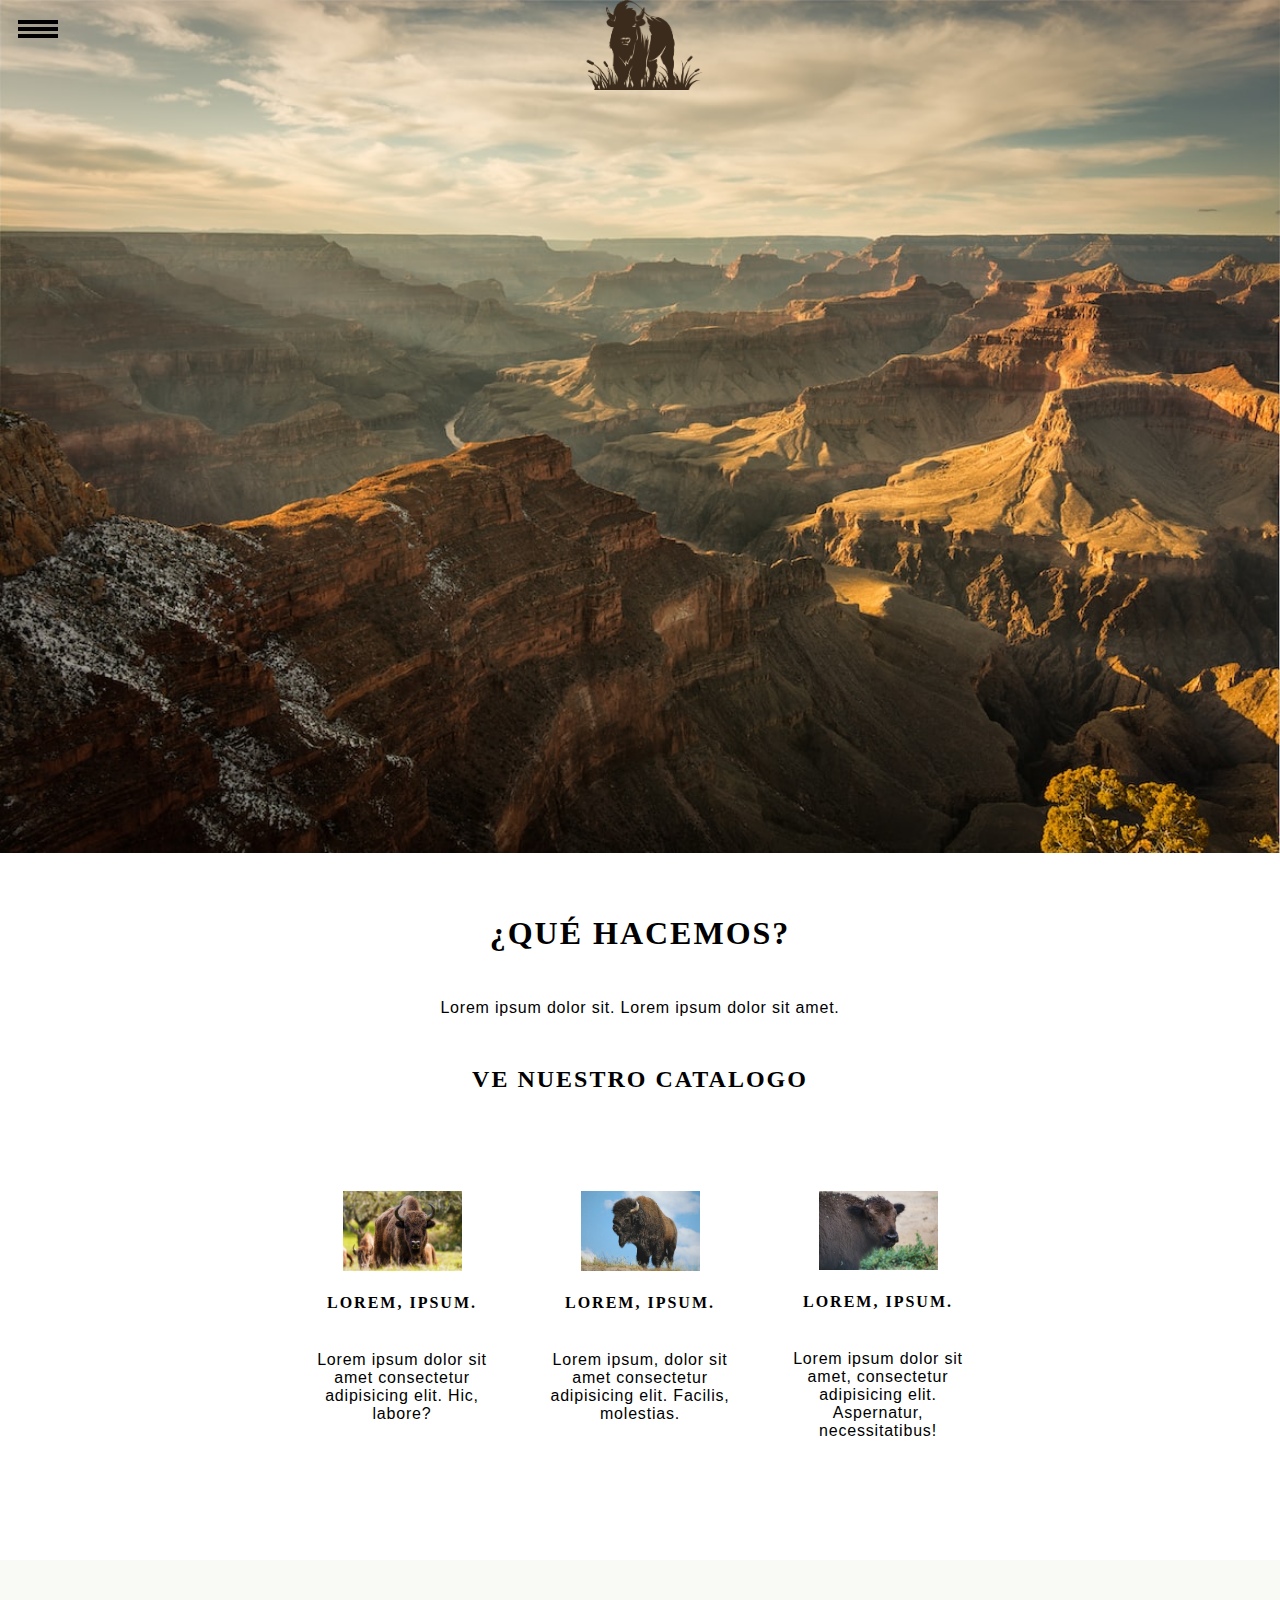
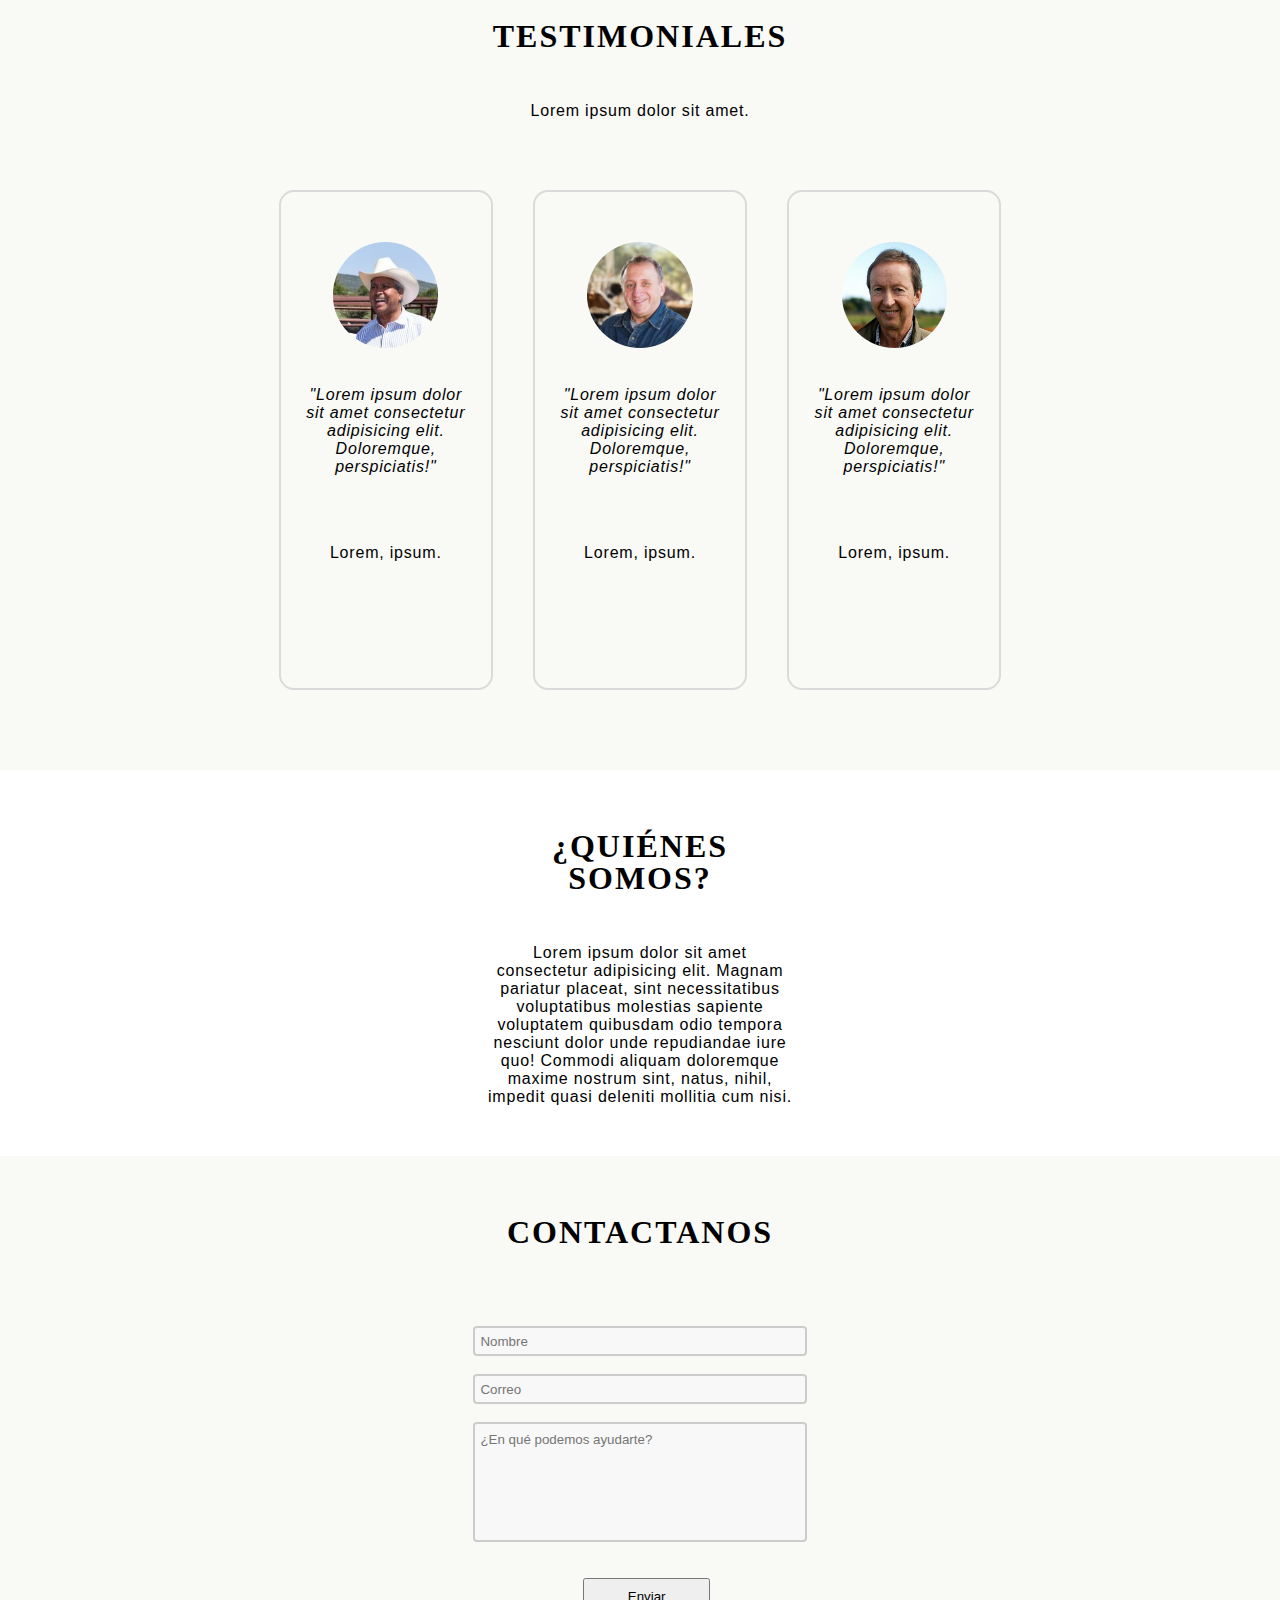
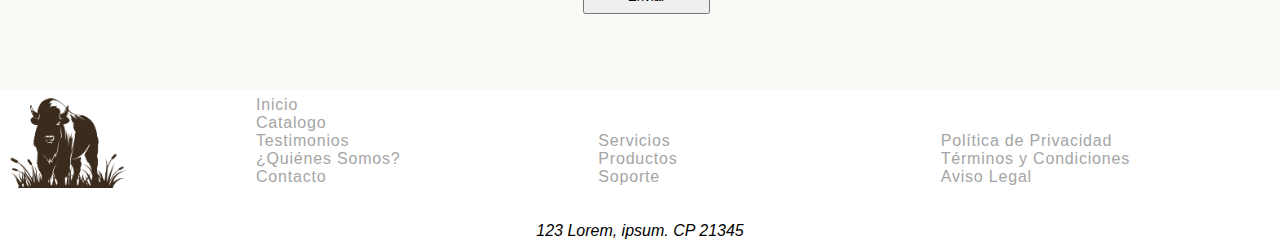
==== index.html @ 4f2652da "add website and gitignore" ====
<!DOCTYPE html>
<html lang="en">
<head>
    <meta charset="UTF-8">
    <meta http-equiv="X-UA-Compatible" content="IE=edge">
    <meta name="viewport" content="width=device-width, initial-scale=1.0">
    <title>Pagina principal</title>
    <link rel="stylesheet" href="./styles/styles.css">
    <link rel="icon" type="image/png" sizes="32x32" href="./img/favicon-32x32.png">
    <link rel="icon" type="image/png" sizes="16x16" href="./img/favicon-16x16.png">
</head>
<body>
    <header id="header">
        <div class="center"> 
            <a href="./index.html"><img src="./img/logo.png" alt="Logo"></img></a>
        </div>
        <div class="menuHamburgesa">
            <input type="checkbox"/>
            <span class="ham"></span>
            <span class="ham"></span>
            <span class="ham"></span>
            <nav>
                <ul>
                    <li><a href="#inicio">Inicio</a></li>
                    <li><a href="./pages/catalogo.html">Catalogo</a></li>
                    <li><a href="./pages/testimonios.html">Testimonios</a></li>
                    <li><a href="./pages/quienes-somos.html">¿Quiénes Somos?</a></li>
                    <li><a href="./pages/contacto.html">Contacto</a></li>
                </ul>
            </nav>
        </div>
    </header>
    <main>
        <section id="inicio">
            <h1 id="Marca">Marca</h1><!-- No se muestra -->
            <img src="./img/fondo-inicio.jpg" alt="Imagen Fondo Inicio">
            <a data-scroll href="#quienes">
                <div class="flechaAbajo"></div>
            </a>
        </section>
        <section id="catalogo">
            <div class="container">
                <h2>¿Qué hacemos?</h2>
                <p>Lorem ipsum dolor sit. Lorem ipsum dolor sit amet.</p>
                <h3>Ve nuestro catalogo</h3>
                <div class="productos">
                    <div class="productoInicio">
                        <img src="./img/producto1.jpeg" alt="Producto 1">
                        <h4>Lorem, ipsum.</h4>
                        <p>Lorem ipsum dolor sit amet consectetur adipisicing elit. Hic, labore?</p>
                    </div>
                    <div class="productoInicio">
                        <img src="./img/producto2.jpeg" alt="Producto 2">
                        <h4>Lorem, ipsum.</h4>
                        <p>Lorem ipsum, dolor sit amet consectetur adipisicing elit. Facilis, molestias.</p>
                    </div>
                    <div class="productoInicio">
                        <img src="./img/producto3.jpeg" alt="Producto 3">
                        <h4>Lorem, ipsum.</h4>
                        <p>Lorem ipsum dolor sit amet, consectetur adipisicing elit. Aspernatur, necessitatibus!</p>
                    </div>
                </div>
            </div>
        </section>
        <section id="testimonios"> 
            <div class="container">
                <h2>Testimoniales</h2>
                <p>Lorem ipsum dolor sit amet.</p>
                <div class="contenedorTestimonio">
                    <div class="testimoniosInicio">
                        <div class="item">
                            <img src="./img/testi1.png" alt="Foto Testimonial1">
                            <p class="cita">"Lorem ipsum dolor sit amet consectetur adipisicing elit. Doloremque, perspiciatis!"</p>
                            <p class="autor">Lorem, ipsum.</p>
                        </div>
                        <div class="item">
                            <img src="./img/testi2.png" alt="Foto Testimonial1">
                            <p class="cita">"Lorem ipsum dolor sit amet consectetur adipisicing elit. Doloremque, perspiciatis!"</p>
                            <p class="autor">Lorem, ipsum.</p>
                        </div>
                        <div class="item">
                            <img src="./img/testi3.png" alt="Foto Testimonial1">
                            <p class="cita">"Lorem ipsum dolor sit amet consectetur adipisicing elit. Doloremque, perspiciatis!"</p>
                            <p class="autor">Lorem, ipsum.</p>
                        </div>
                    </div>
                </div>
            </div>
        </section>
        <section id="quienesSomos">
            <div class="container">
            <h2>¿Quiénes Somos?</h2>
            <p>Lorem ipsum dolor sit amet consectetur adipisicing elit. Magnam pariatur placeat, sint necessitatibus voluptatibus molestias sapiente voluptatem quibusdam odio tempora nesciunt dolor unde repudiandae iure quo! Commodi aliquam doloremque maxime nostrum sint, natus, nihil, impedit quasi deleniti mollitia cum nisi.</p>
        </div>
        </section>
        <section id="contacto">
            <div class="container">
            <h2>Contactanos</h2>
            <div id="formularioContacto">
                <form>
                    <label for="nombre">Nombre:</label>
                    <input type="text" id="nombre" name="nombre" placeholder="Nombre" required> 
                    <label for="email">Correo:</label>
                    <input type="email" id="email" name="email" placeholder="Correo" required>  
                    <label for="message">Mensaje:</label>
                    <textarea id="message" name="message" rows="4" placeholder="¿En qué podemos ayudarte?" required></textarea> 
                    <button type="submit">Enviar</button>
                </form>
            </div>
            </section>
            </div>
    </main>
    <footer>
        <div class="footerContent">
        <div class="logoFooter">
            <img src="./img/logo.png" alt="Logo Footer">
        </div>
        <div class="menuFooterContainer">
            <ul class="menuFooter">
                <li><a href="./index.html">Inicio</a></li>
                <li><a href="./pages/catalogo.html">Catalogo</a></li>
                <li><a href="./pages/testimonios.html">Testimonios</a></li>
                <li><a href="./pages/quienes-somos.html">¿Quiénes Somos?</a></li>
                <li><a href="./pages/contacto.html">Contacto</a></li>
            </ul>
            
            <ul class="menuFooter">
                <li><a href="#">Servicios</a></li>
                <li><a href="#">Productos</a></li>
                <li><a href="#">Soporte</a></li>
            </ul>
            
            <ul class="menuFooter">
                <li><a href="#">Política de Privacidad</a></li>
                <li><a href="#">Términos y Condiciones</a></li>
                <li><a href="#">Aviso Legal</a></li>
            </ul>
        </div>
    </div>
        <div>
            <address>
                123 Lorem, ipsum. CP 21345
            </address>
        </div>
    </footer>
</body>
</html>
---- styles/styles.css ----
* {
  margin: 0;
  padding: 0;
  font-family: sans-serif;
  box-sizing: border-box;
  list-style: none
}

@import url('https://fonts.googleapis.com/css2?family=EB+Garamond:wght@800&family=Poppins:wght@400;500&display=swap');

h1, h2, h3, h4, h5 {
   font-family: 'EB Garamond', serif;
   font-weight: 800;
   line-height: 1;
   text-transform: uppercase;
   letter-spacing: 2px;
   text-align: center;
}

h1 { 
   font-size: 2.5em;
}
h2 { 
   font-size: 2em;		
}
h3 { 
   font-size: 1.5em;
}
h4 { 
   font-size: 1em;
}


#testimonios, #contacto {
   background-color: #f9f9f6;
}

p, li{
   font-family: 'Poppins', sans-serif;
  letter-spacing: 0.8px;
  font-weight: 400;
  font-size: 16px;
}

p{
   text-align: center;
}

::-webkit-scrollbar {
  width: 0px;
  background: gray;
}

#inicio img {
  height: 100%;
  background-position: center;
  background-repeat: no-repeat;
  background-size: cover;
  width: 100%;
}

#inicio h1 {
  display: none;
}

#page{
   padding-top: 150px;
   background-color: #f9f9f6;
}

/* Header */
header {
  z-index: 2;
  position: absolute;
}

header img {
  width: 10%;
  height: auto;
  position: relative;
}

.container {
  margin-left: 15px;
  margin-right: 15px;
  padding: 30px;
}

.container h2, h3 {
   padding: 30px;
}

.center {
  text-align: center;
}

/* Menu */

.ham {
  display: block;
  height: 4px;
  width: 40px;
  background: #000;
  margin: 3px auto;
  position: relative;
  top: -77px;
  left: -47%;
  z-index: 1;
}

.menuHamburgesa ul li{
   font-family: 'EB Garamond', serif;
  font-weight: 800;
  line-height: 4;
  text-transform: uppercase;
  letter-spacing: 1px;
  text-align: center;
}

.menuHamburgesa nav {
  display: none;
   background-color: #f8f8f8;
   width: fit-content;
   padding: 23px 36px;
   position: absolute;
   top: 85px;
   left: 35px;
   opacity: .8;
   border: 2px solid #ccc;
   border-radius: 4px;
   background-color: #f8f8f8;
}

.menuHamburgesa input[type="checkbox"] {
  background: #000;
  margin: 0;
  padding: 0;
  left: 10px;
  top: 27px;
  width: 75px;
  height: 48px;
  position: absolute;
  cursor: pointer;
  z-index: 3;
}

.menuHamburgesa input[type="checkbox"] {
  opacity: 0;
}
.menuHamburgesa input:checked ~ nav {
  display: block;
}

.footerContent {
  width: 100%;
  display: flex;
  justify-content: center;
  margin-bottom: 30px;
  align-items: center;
}

.footerContent div {
  display: inline-block;
}

.footerContent div ul {
  display: inline-block;
  list-style: none;
  width: 33%;
}
.logoFooter {
  width: 20%;
}
.logoFooter img {
  margin-top: 9px;
  width: 50%;
  height: auto;
}

address {
  text-align: center;
}

.menuFooterContainer {
  width: 80%;
}

.productos {
   width: 100%;
   display: flex;
   justify-content: center;
   margin: 70px 0;
}

.productoInicio {
  display: inline-block;
  width: 20%;
  text-align: center;
}

.productoInicio img{
   width: 50%;
}

.productoInicio h4, p{
   padding: 20px;
}


.testimoniosInicio{
   width: 100%;
  display: flex;
  justify-content: center;
  margin-top: 30px;
  margin-bottom: 30px;
}

.item{
   display: inline-block;
    width: 18%;
    text-align: center;
    border: solid;
    border-color: #dadada;
    border-width: 2px;
    height: 500px;
    margin: 20px;
    border-radius: 15px;
}
.cita{
   font-style: italic;
}
#testimonios .testimoniosInicio p{
   padding: 34px 20px;
}

.item img{
   width: 50%;
    border-radius: 100%;
    margin-top: 50px;
}

/* Formulario Contacto */

#formularioContacto{
   width: 100%;
   display: flex;
   justify-content: center;
   margin-top: 30px;
   margin-bottom: 30px;
}

#formularioContacto form label, input, button{
   display: block;
   box-sizing: border-box;
}

#formularioContacto label {
   visibility: hidden;
}

#formularioContacto textarea {
  width: 100%;
  height: 120px;
  padding: 8px 5px;
  border: 2px solid #ccc;
  border-radius: 4px;
  background-color: #f8f8f8;
  resize: none;
}

#formularioContacto input {
  width: 100%;
  height: 30px;
  padding: 8px 5px;
  border: 2px solid #ccc;
  border-radius: 4px;
  background-color: #f8f8f8;
  resize: none;
}

#formularioContacto form {
   width: 28%;
}

#formularioContacto button{
   width: 38%;
    height: 11%;
    margin: 32px 33%;

}

/* Quines somos */

#quienesSomos {
   margin: 0px 33%;
}

.floatImg{
   float: left;
   width: 350px;
   margin: 15px;
}

.floatFrame{
   float: right;
   margin: 15px;
}

.paginaQuienes {
   margin: 1% 15%;
}

.paginaQuienes p{
   text-align: left;
}

/* Link */
a{
   text-decoration: none;
   color: #213861;
}
a:link {
  color: #a5a5a5;
}

a:visited {
  color: #9ca3af;
}

a:hover {
  color: #52514d;
}

a:active {
  color: #00040c;
}

/* Quines somos */
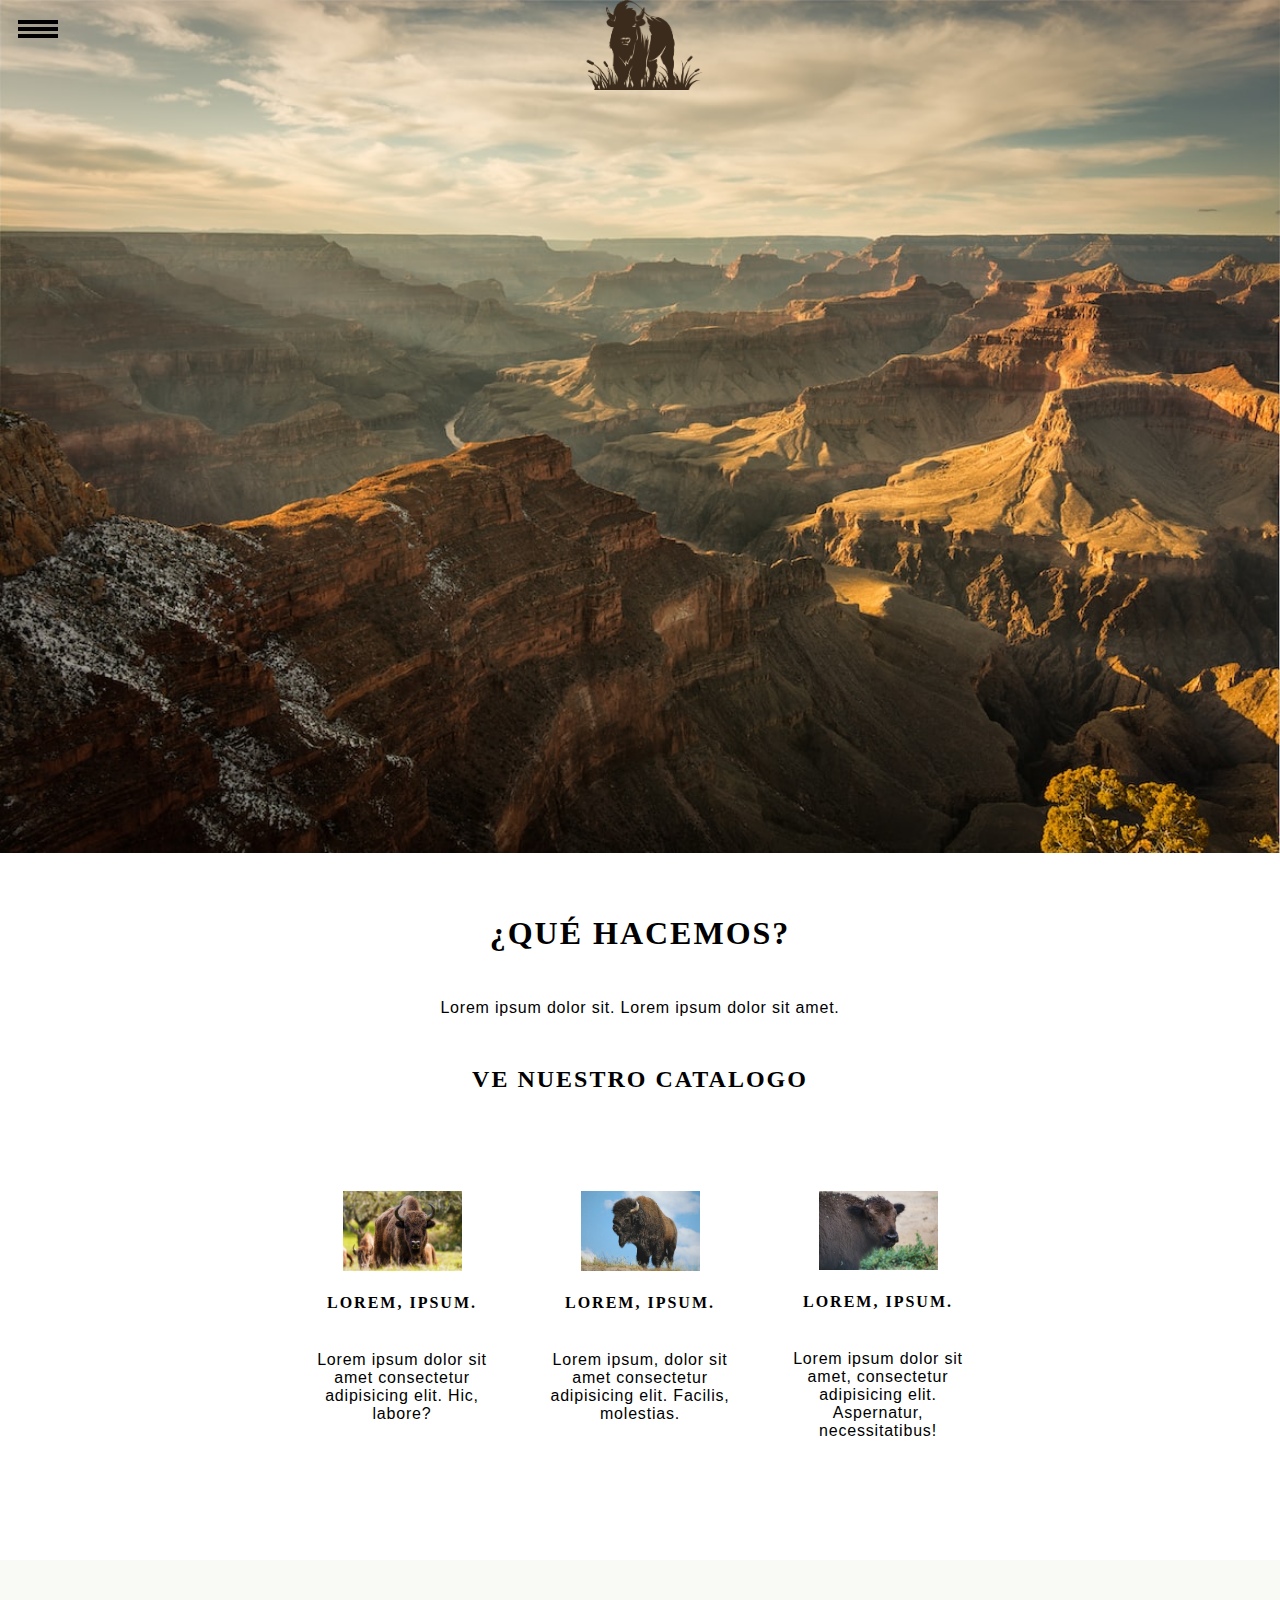
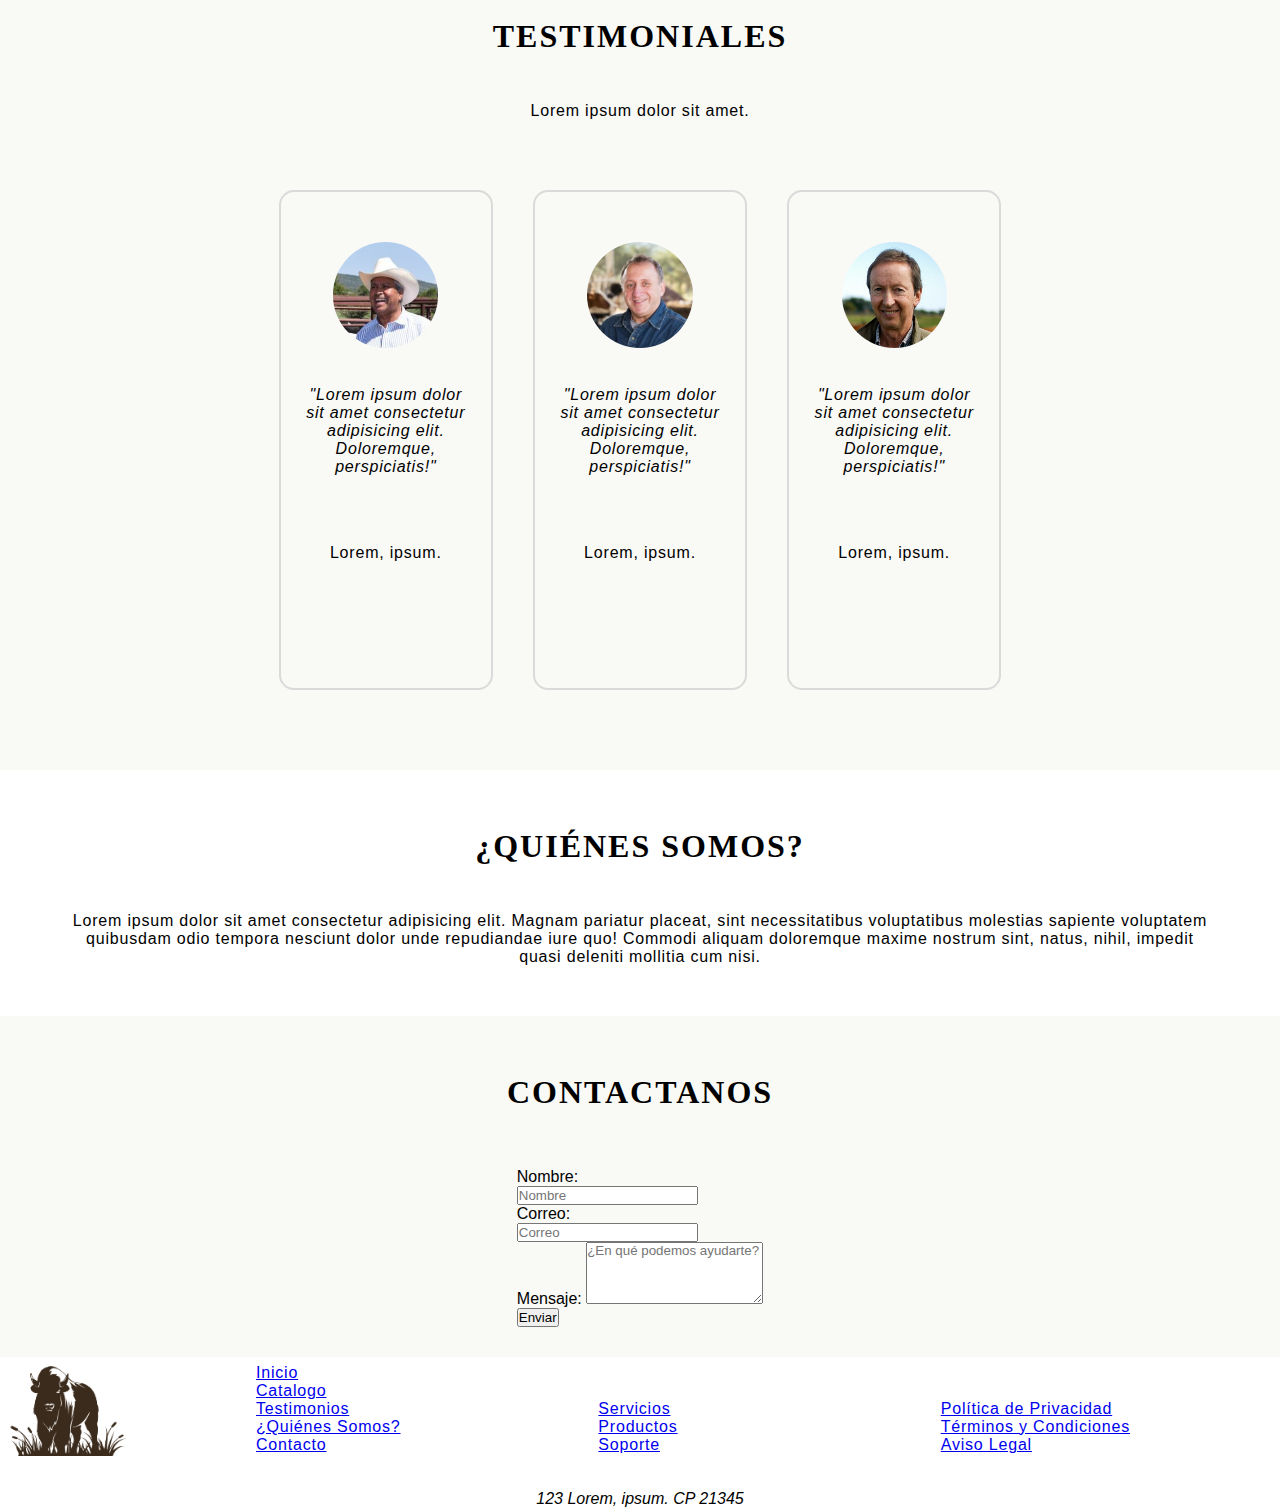
==== commit f2968eb2: "add bootstrap cdn" ====
--- a/index.html
+++ b/index.html
@@ -8,6 +8,7 @@
     <link rel="stylesheet" href="./styles/styles.css">
     <link rel="icon" type="image/png" sizes="32x32" href="./img/favicon-32x32.png">
     <link rel="icon" type="image/png" sizes="16x16" href="./img/favicon-16x16.png">
+    <link href="https://cdn.jsdelivr.net/npm/bootstrap@5.3.0/dist/css/bootstrap.min.css" rel="stylesheet" integrity="sha384-9ndCyUaIbzAi2FUVXJi0CjmCapSmO7SnpJef0486qhLnuZ2cdeRhO02iuK6FUUVM" crossorigin="anonymous">
 </head>
 <body>
     <header id="header">
--- a/styles/styles.css
+++ b/styles/styles.css
@@ -234,20 +234,18 @@
 }
 
 .item img{
-   width: 50%;
-    border-radius: 100%;
-    margin-top: 50px;
+  width: 50%;
+  border-radius: 100%;
+  margin-top: 50px;
 }
 
 /* Formulario Contacto */
 
 #formularioContacto{
-   width: 100%;
-   display: flex;
-   justify-content: center;
-   margin-top: 30px;
-   margin-bottom: 30px;
-}
+  width: 100%;
+  display: flex;
+  justify-content: center;
+  margin-top: 30px;
 
 #formularioContacto form label, input, button{
    display: block;
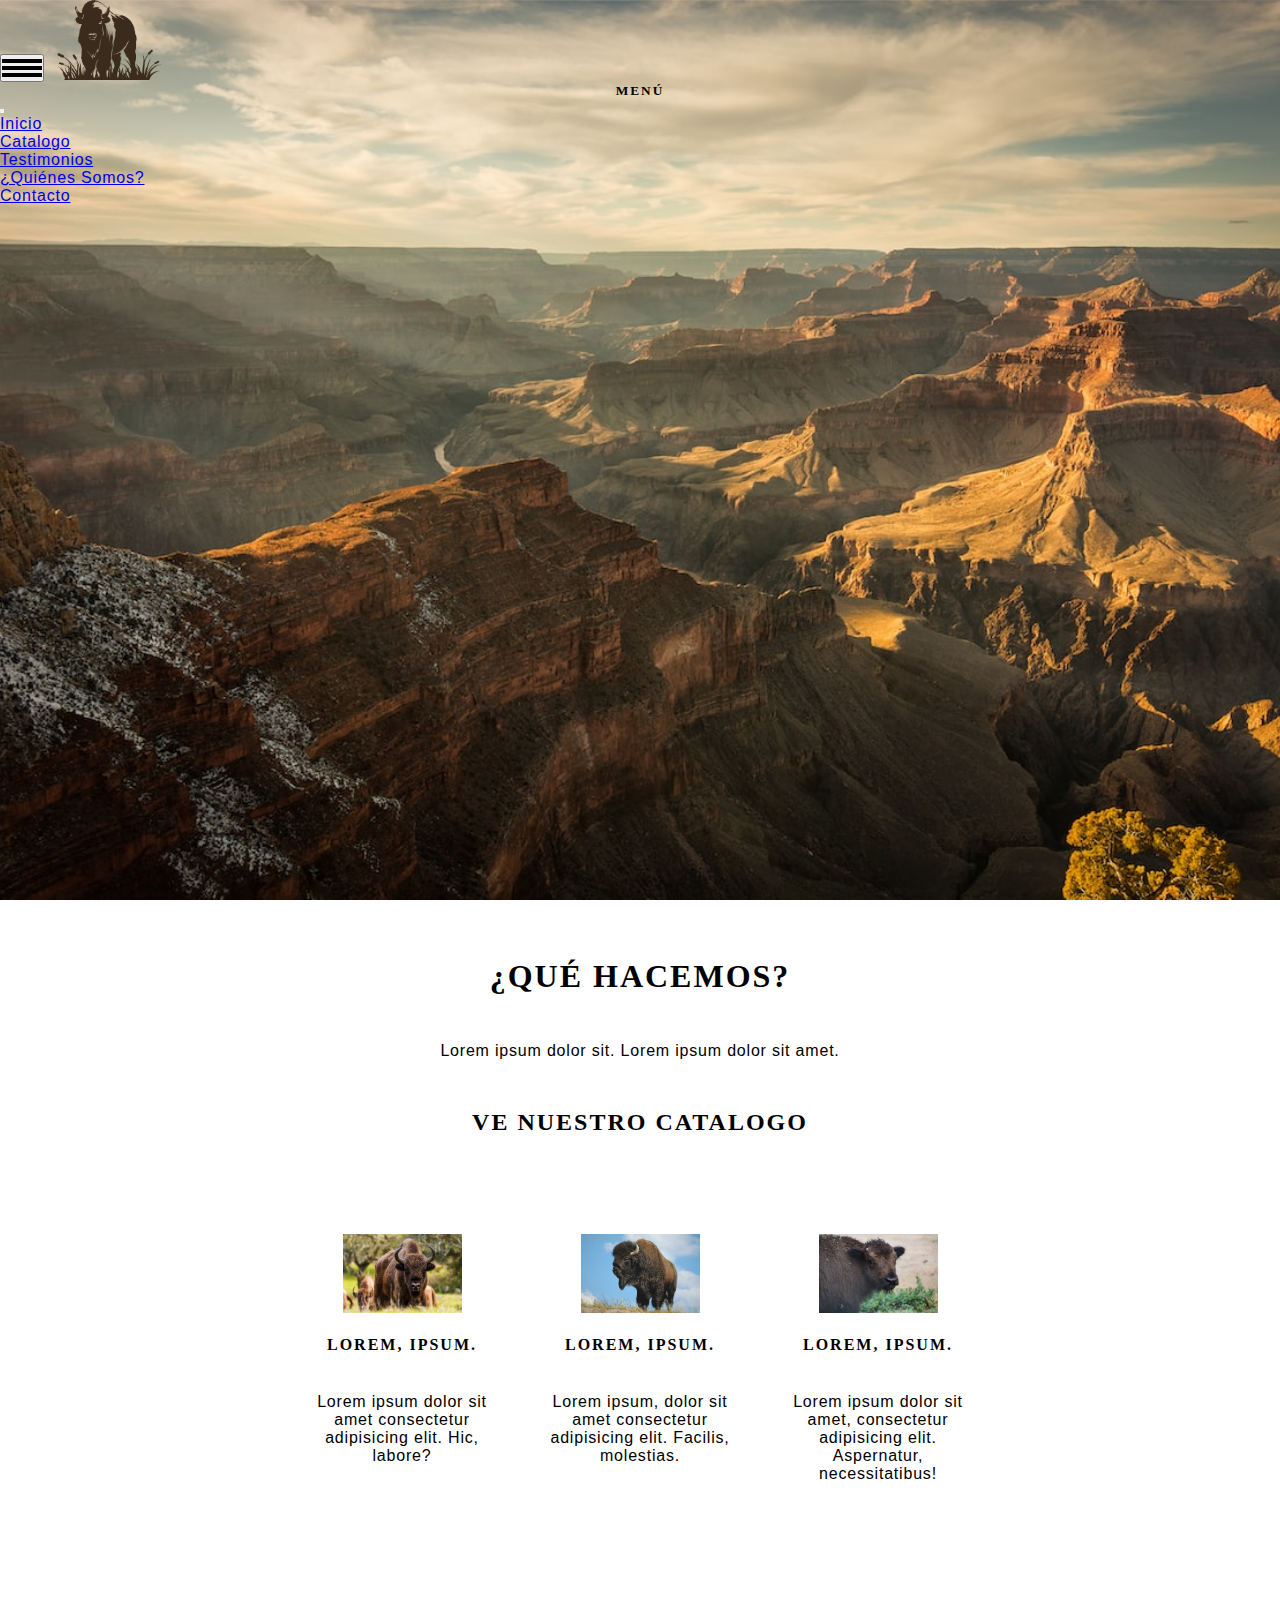
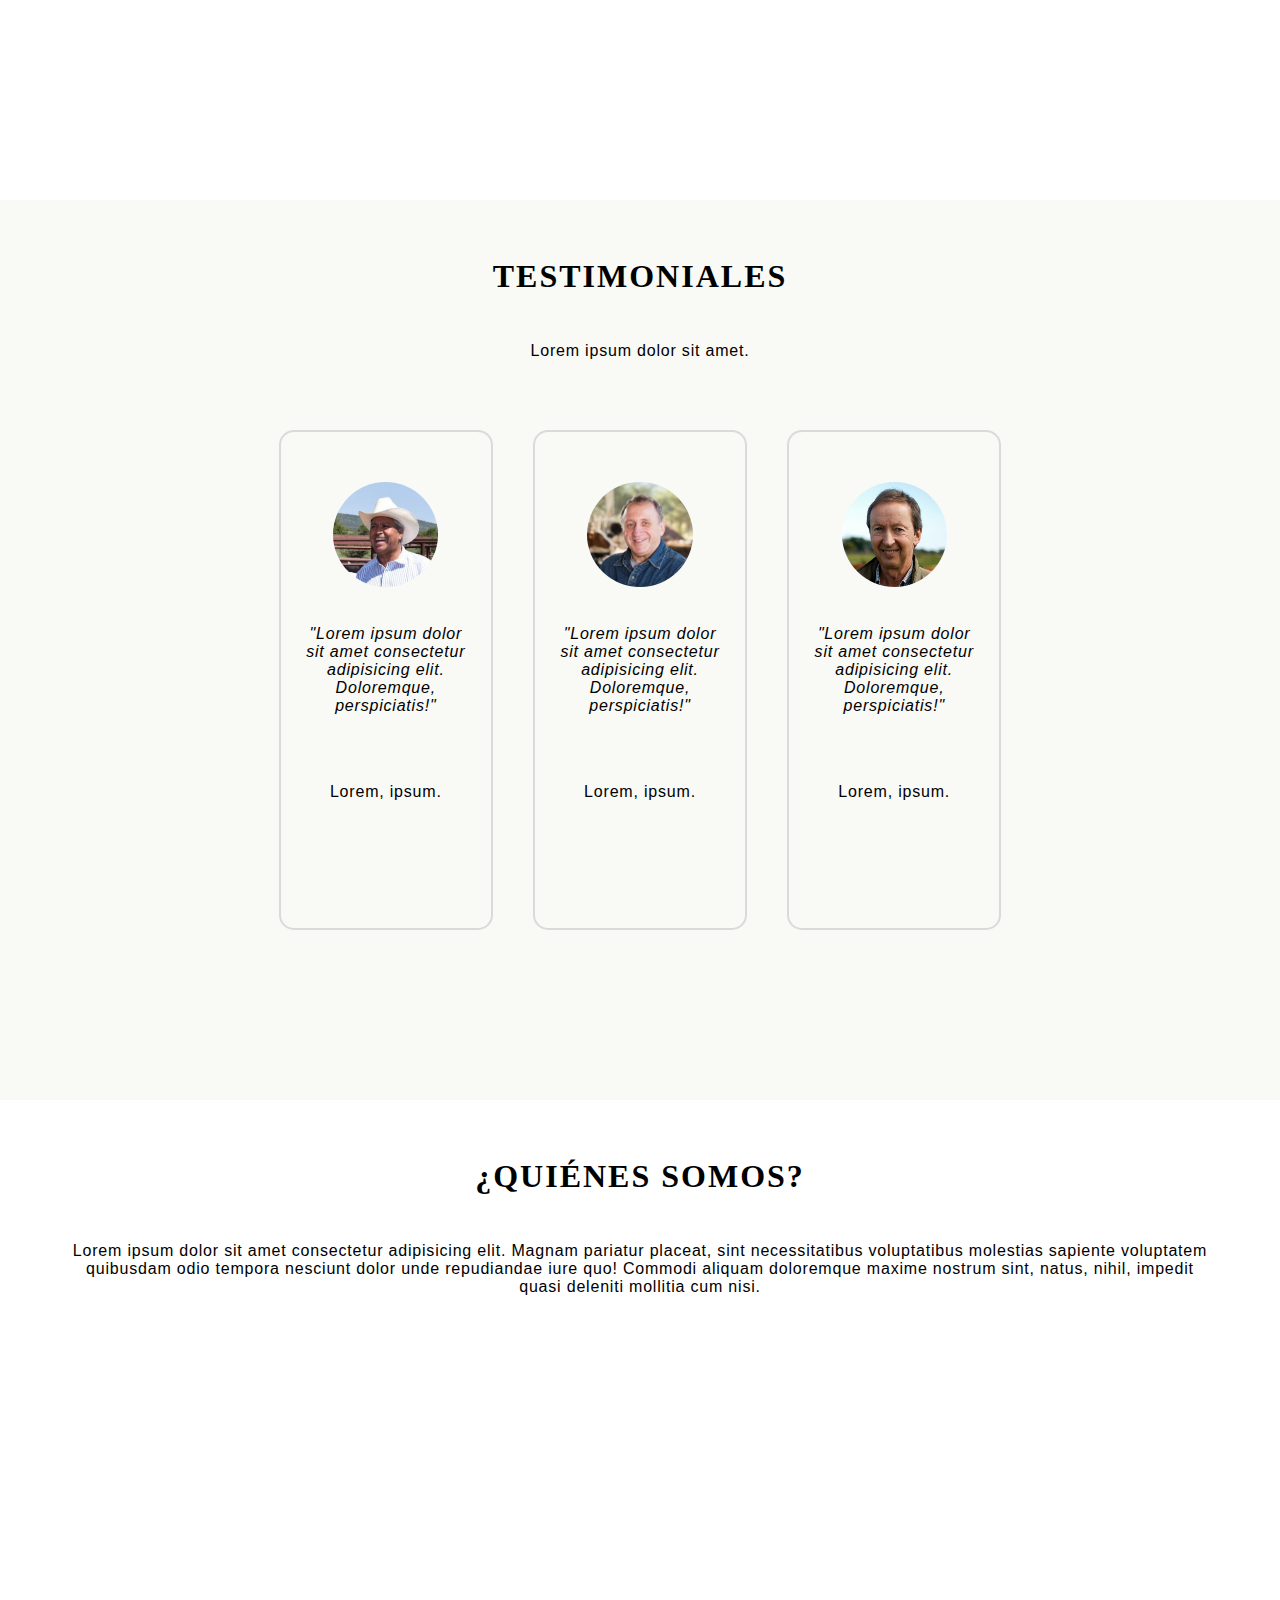
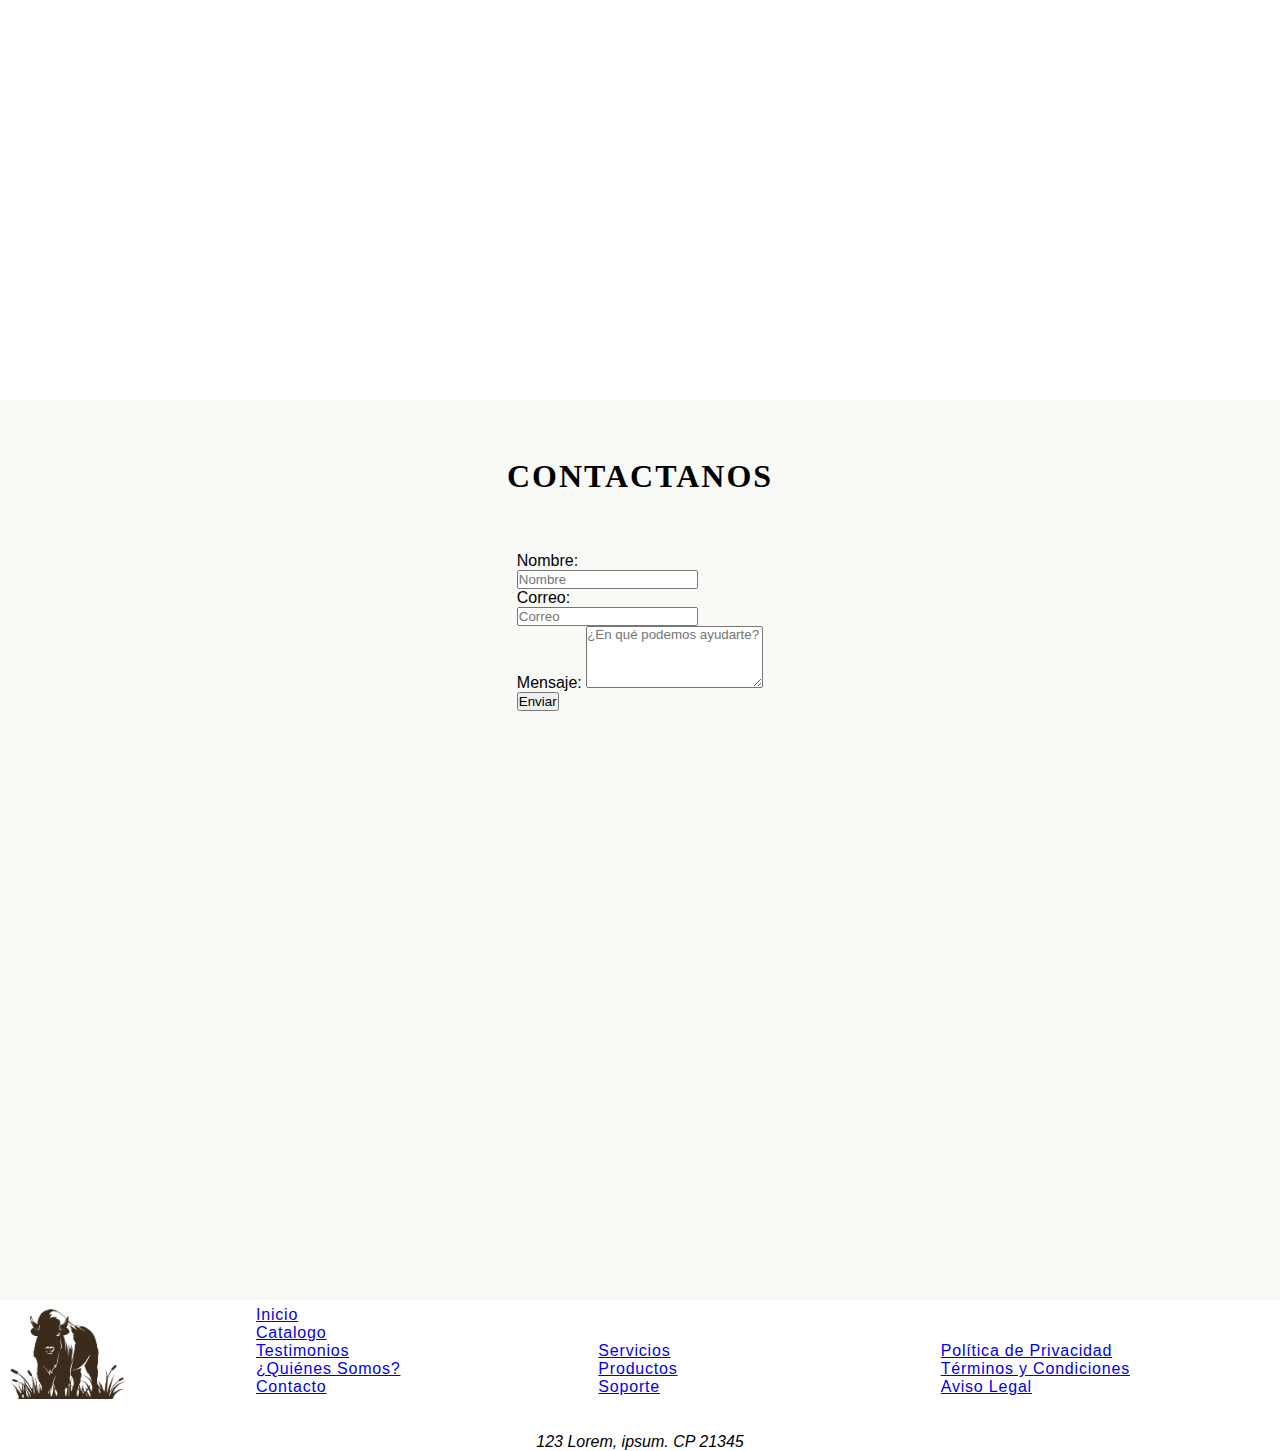
==== commit c1ee0874: "Menu bootstrap" ====
--- a/index.html
+++ b/index.html
@@ -12,24 +12,34 @@
 </head>
 <body>
     <header id="header">
-        <div class="center"> 
-            <a href="./index.html"><img src="./img/logo.png" alt="Logo"></img></a>
-        </div>
-        <div class="menuHamburgesa">
-            <input type="checkbox"/>
-            <span class="ham"></span>
-            <span class="ham"></span>
-            <span class="ham"></span>
-            <nav>
-                <ul>
-                    <li><a href="#inicio">Inicio</a></li>
-                    <li><a href="./pages/catalogo.html">Catalogo</a></li>
-                    <li><a href="./pages/testimonios.html">Testimonios</a></li>
-                    <li><a href="./pages/quienes-somos.html">¿Quiénes Somos?</a></li>
-                    <li><a href="./pages/contacto.html">Contacto</a></li>
-                </ul>
-            </nav>
-        </div>
+        <nav class="navbar navbar-toggler shadow-5-strong d-flex border-bottom-0" data-bs-theme="dark">
+                <button class="navbar-toggler border-0" type="button" data-bs-toggle="offcanvas" data-bs-target="#offcanvasDarkNavbar" aria-controls="offcanvasDarkNavbar" aria-label="Toggle navigation">
+                    <span class="ham"></span>
+                    <span class="ham"></span>
+                    <span class="ham"></span>
+                  </button>
+                <a class="navbar-brand" href="#inicio">
+                    <img src="./img/logo.png" alt="Logo" class="">
+                </a>
+
+
+              <div class="offcanvas offcanvas-start text-bg-dark" tabindex="-1" id="offcanvasDarkNavbar" aria-labelledby="offcanvasDarkNavbarLabel">
+                <div class="offcanvas-header">
+                  <h5 class="offcanvas-title" id="offcanvasDarkNavbarLabel">Menú</h5>
+                  <button type="button" class="btn-close btn-close-white" data-bs-dismiss="offcanvas" aria-label="Close"></button>
+                </div>
+                <div class="offcanvas-body">
+                    <ul class="navbar-nav justify-content-end flex-grow-1 pe-3">
+                        <li><a class="nav-link active" href="#inicio">Inicio</a></li>
+                        <li><a class="nav-link" href="./pages/catalogo.html">Catalogo</a></li>
+                        <li><a class="nav-link" href="./pages/testimonios.html">Testimonios</a></li>
+                        <li><a class="nav-link" href="./pages/quienes-somos.html">¿Quiénes Somos?</a></li>
+                        <li><a class="nav-link" href="./pages/contacto.html">Contacto</a></li>
+                    </ul>
+                </div>
+              </div>
+          </nav>
+        
     </header>
     <main>
         <section id="inicio">
@@ -144,5 +154,6 @@
             </address>
         </div>
     </footer>
+    <script src="https://cdn.jsdelivr.net/npm/bootstrap@5.3.0/dist/js/bootstrap.bundle.min.js" integrity="sha384-geWF76RCwLtnZ8qwWowPQNguL3RmwHVBC9FhGdlKrxdiJJigb/j/68SIy3Te4Bkz" crossorigin="anonymous"></script>
 </body>
 </html>--- a/styles/styles.css
+++ b/styles/styles.css
@@ -4,6 +4,15 @@
   font-family: sans-serif;
   box-sizing: border-box;
   list-style: none
+}
+
+html {
+  -ms-scroll-snap-type: mandatory;
+      scroll-snap-type: mandatory;
+  -ms-scroll-snap-points-y: repeat(100vh);
+      scroll-snap-points-y: repeat(100vh);
+  -ms-scroll-snap-type: y mandatory;
+      scroll-snap-type: y mandatory;
 }
 
 @import url('https://fonts.googleapis.com/css2?family=EB+Garamond:wght@800&family=Poppins:wght@400;500&display=swap');
@@ -57,6 +66,7 @@
   background-repeat: no-repeat;
   background-size: cover;
   width: 100%;
+  object-fit: cover;
 }
 
 #inicio h1 {
@@ -68,33 +78,11 @@
    background-color: #f9f9f6;
 }
 
-/* Header */
-header {
-  z-index: 2;
+/* Menu */
+header{ /*menu flotante*/
   position: absolute;
-}
-
-header img {
-  width: 10%;
-  height: auto;
-  position: relative;
-}
-
-.container {
-  margin-left: 15px;
-  margin-right: 15px;
-  padding: 30px;
-}
-
-.container h2, h3 {
-   padding: 30px;
-}
-
-.center {
-  text-align: center;
-}
-
-/* Menu */
+  width: 100%;
+}
 
 .ham {
   display: block;
@@ -102,53 +90,84 @@
   width: 40px;
   background: #000;
   margin: 3px auto;
-  position: relative;
-  top: -77px;
-  left: -47%;
-  z-index: 1;
-}
-
-.menuHamburgesa ul li{
-   font-family: 'EB Garamond', serif;
-  font-weight: 800;
-  line-height: 4;
-  text-transform: uppercase;
-  letter-spacing: 1px;
+}
+
+/*Soluicion rapida, centro logo, al termino de proyecto no habia forma de centrarlo 4 horas de verficicar y nada*/
+@media only screen and (min-width : 320px) {
+  .navbar-brand{
+    margin-right: 5rem!important;
+  }
+}
+
+@media only screen and (min-width : 480px) {
+  .navbar-brand{
+    margin-right: 9rem!important;
+  }
+}
+
+@media only screen and (min-width : 620px) {
+  .navbar-brand{
+    margin-right: 15rem!important;
+  }
+}
+
+@media only screen and (min-width : 768px) {
+  .navbar-brand{
+    margin-right: 19rem!important;
+  }
+}
+@media only screen and (min-width : 920px) {
+  .navbar-brand{
+    margin-right: 25rem!important;
+  }
+}
+
+@media only screen and (min-width : 1100px) {
+  .navbar-brand{
+    margin-right: 33rem!important;
+  }
+}
+
+@media only screen and (min-width : 1300px) {
+  .navbar-brand{
+    margin-right: 55rem!important;
+  }
+}
+
+.navbar-brand img{
+  height: 5em;
+}
+
+
+
+/*.navbar-brand{
+  display: flex;
+  justify-content: center;
+  width: 100%;
+  left: 0;
+  align-items:center;
+}*/
+
+
+/*Contenido*/
+.container {
+  margin-left: 15px;
+  margin-right: 15px;
+  padding: 30px;
+}
+
+.container h2, h3 {
+   padding: 30px;
+}
+
+section {
+  height: 100vh;
+  width: 100vw;
+  scroll-snap-align: start;
+}
+
+.center {
   text-align: center;
-}
-
-.menuHamburgesa nav {
-  display: none;
-   background-color: #f8f8f8;
-   width: fit-content;
-   padding: 23px 36px;
-   position: absolute;
-   top: 85px;
-   left: 35px;
-   opacity: .8;
-   border: 2px solid #ccc;
-   border-radius: 4px;
-   background-color: #f8f8f8;
-}
-
-.menuHamburgesa input[type="checkbox"] {
-  background: #000;
-  margin: 0;
-  padding: 0;
-  left: 10px;
-  top: 27px;
-  width: 75px;
-  height: 48px;
-  position: absolute;
-  cursor: pointer;
-  z-index: 3;
-}
-
-.menuHamburgesa input[type="checkbox"] {
-  opacity: 0;
-}
-.menuHamburgesa input:checked ~ nav {
-  display: block;
 }
 
 .footerContent {
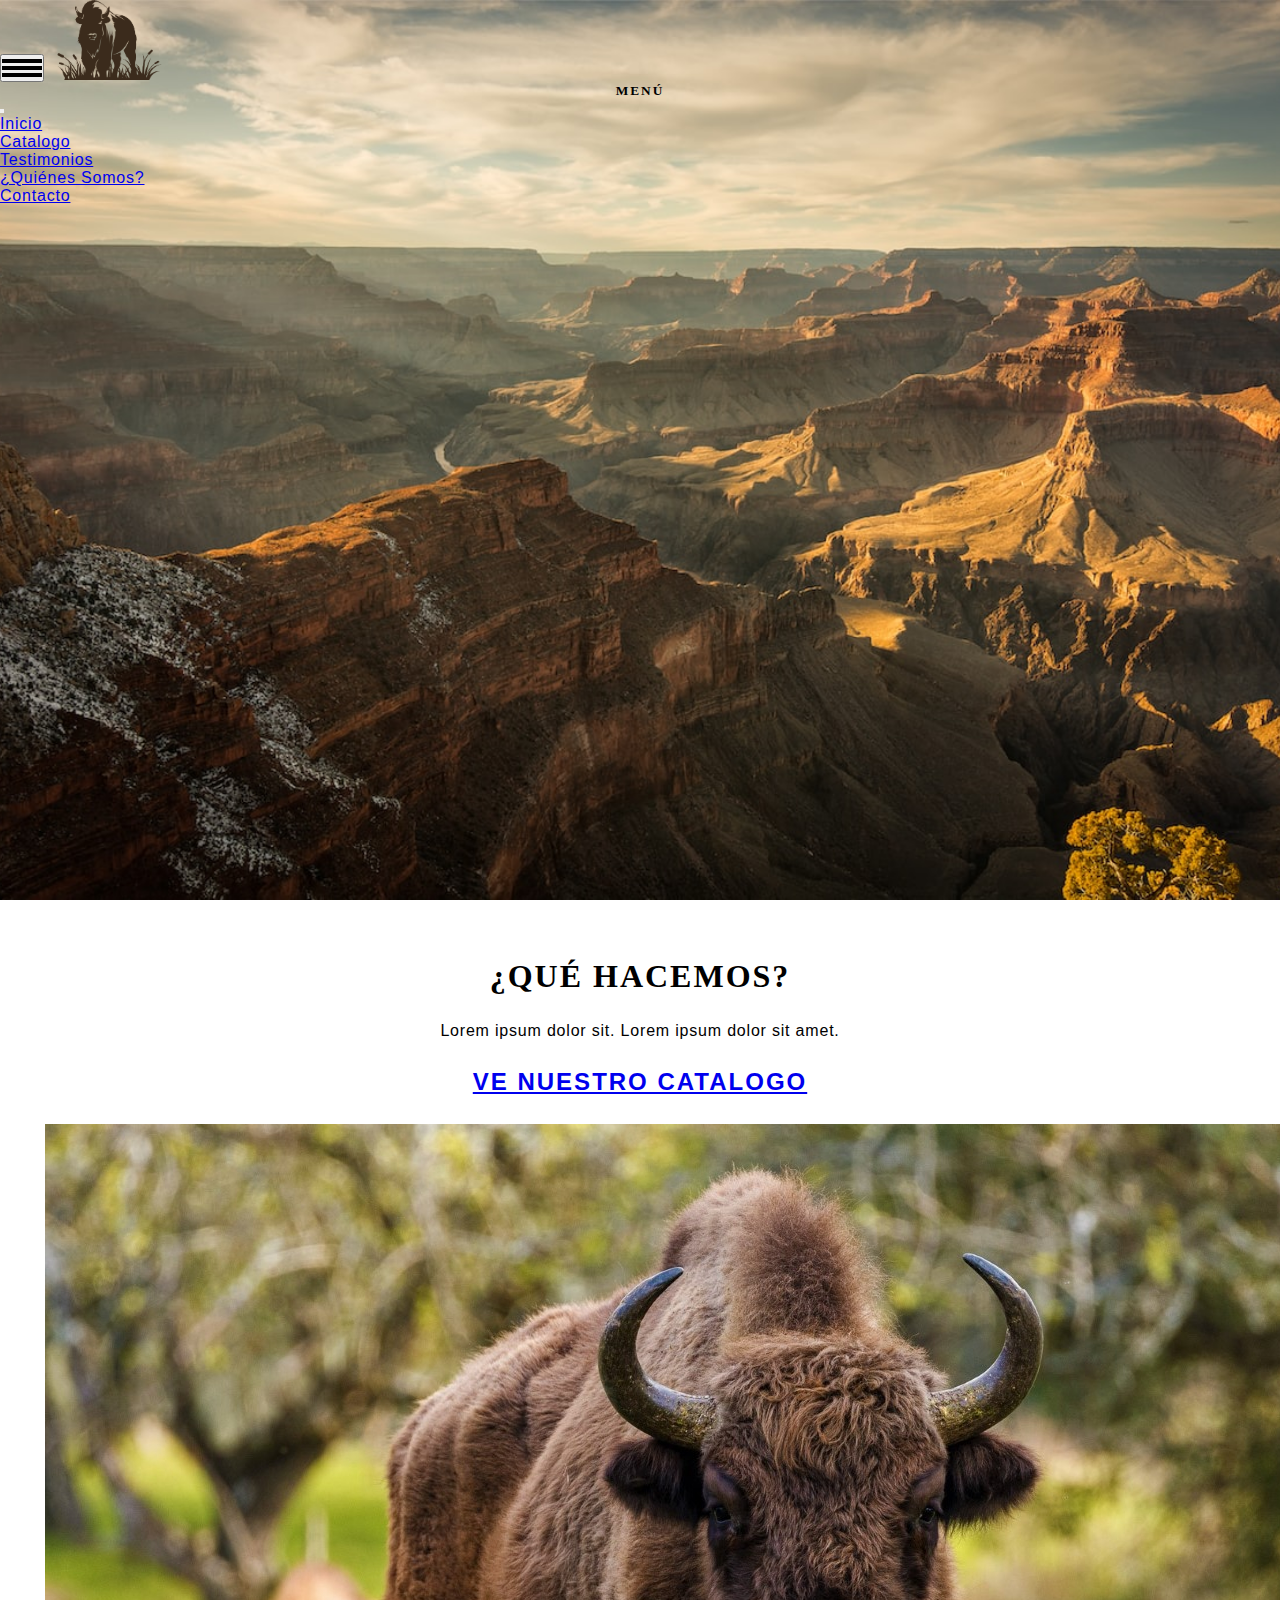
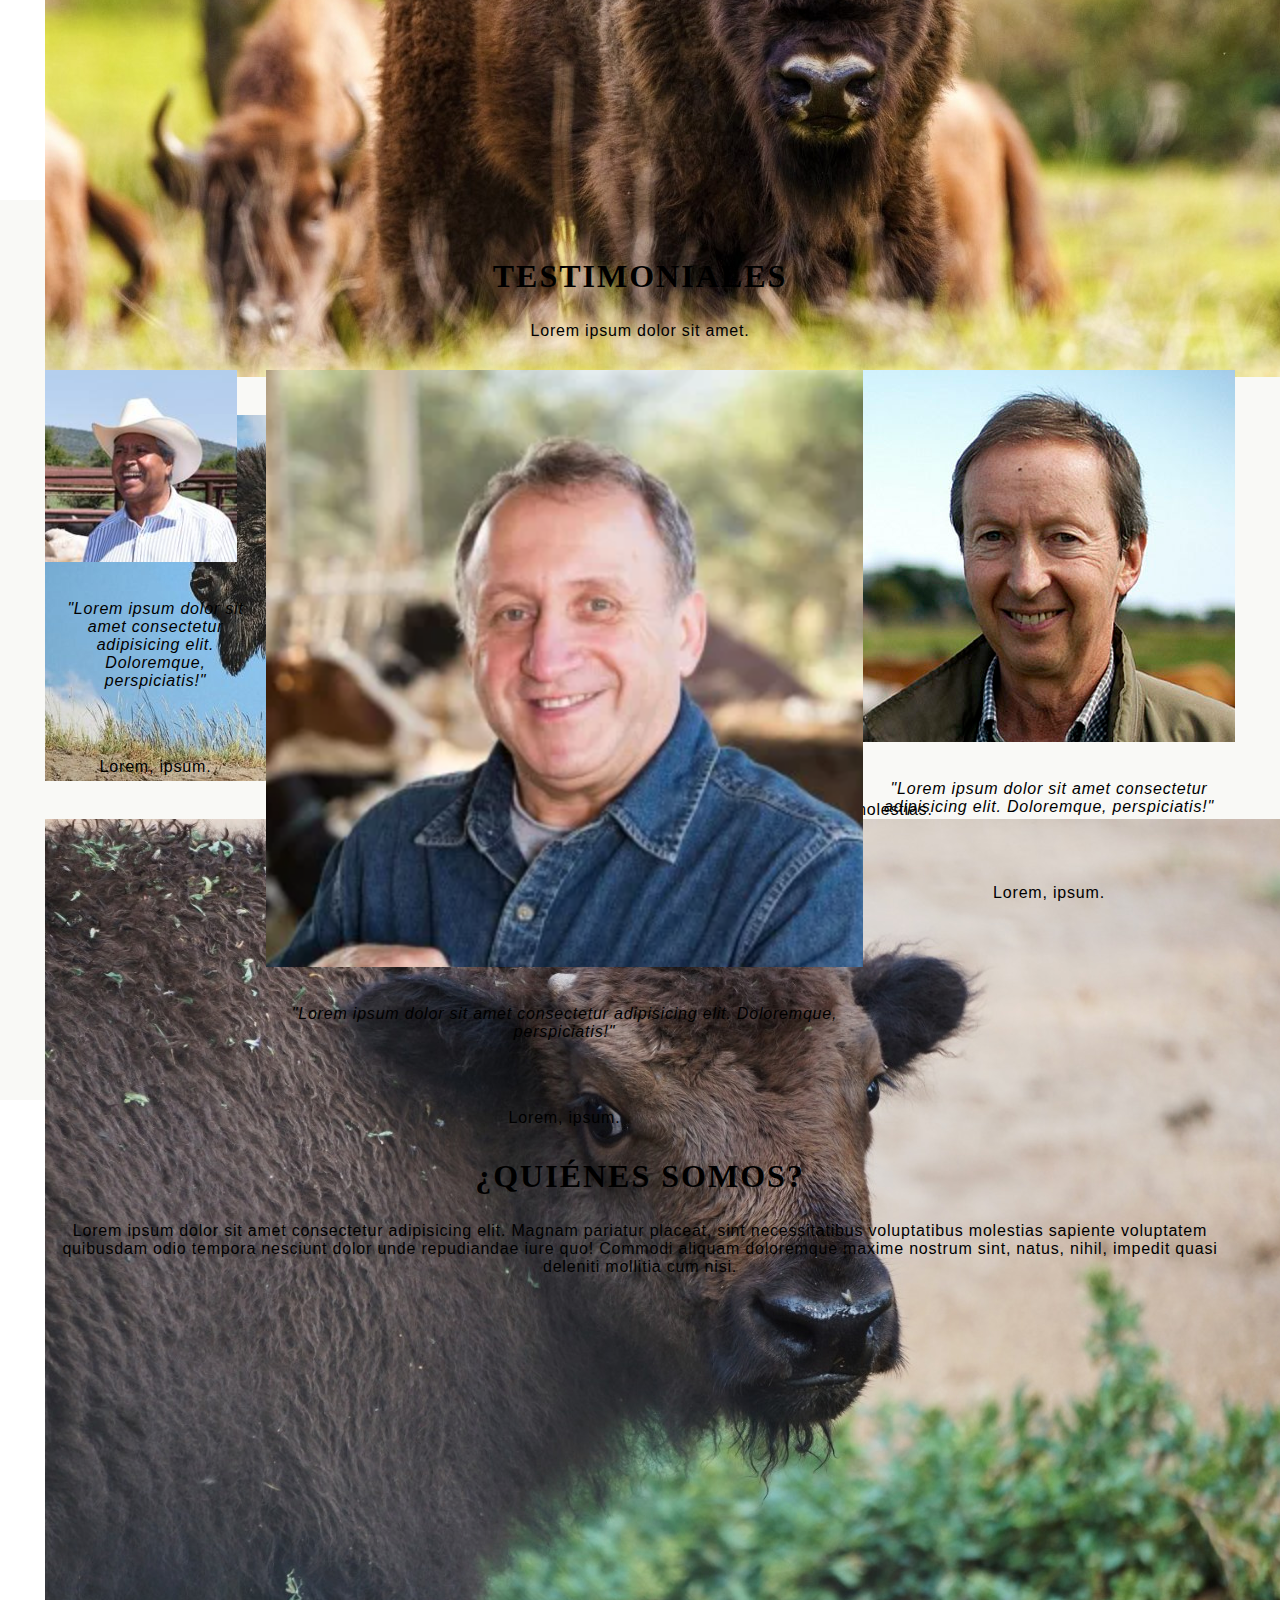
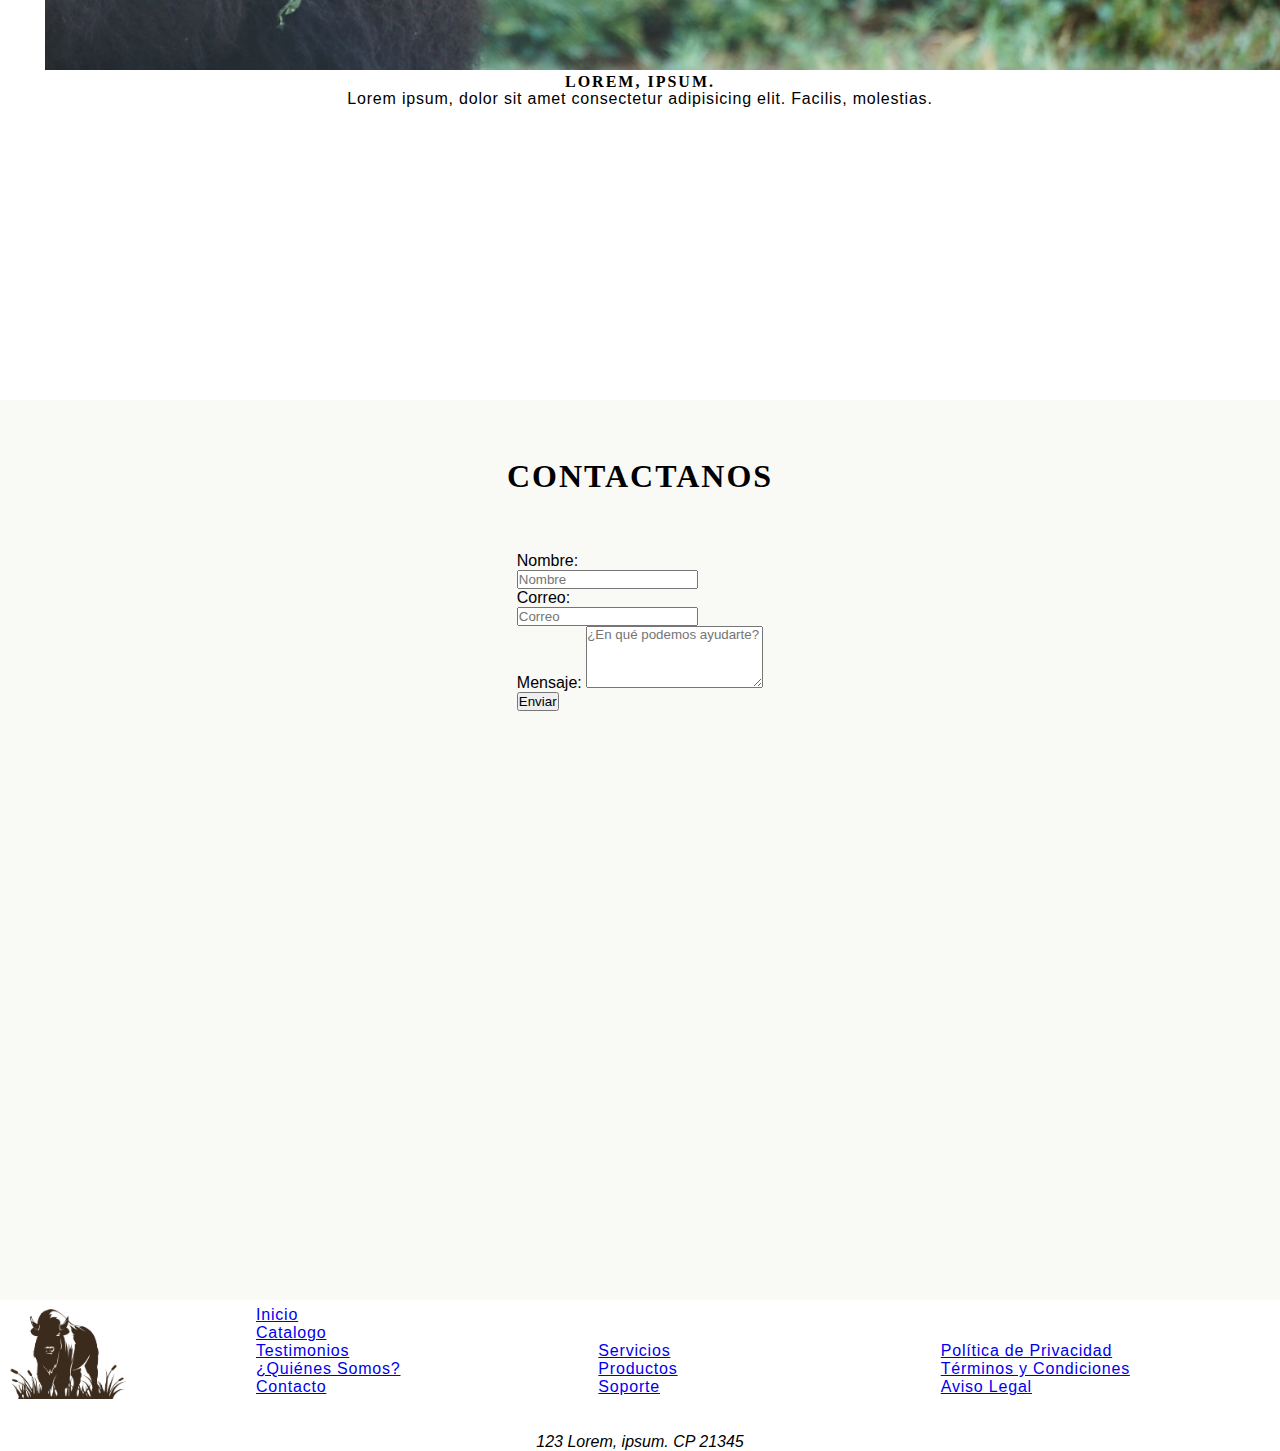
==== commit 37e75cd5: "Add catalogo and scrollsnap" ====
--- a/index.html
+++ b/index.html
@@ -1,5 +1,5 @@
 <!DOCTYPE html>
-<html lang="en">
+<html lang="en" id="index">
 <head>
     <meta charset="UTF-8">
     <meta http-equiv="X-UA-Compatible" content="IE=edge">
@@ -13,32 +13,31 @@
 <body>
     <header id="header">
         <nav class="navbar navbar-toggler shadow-5-strong d-flex border-bottom-0" data-bs-theme="dark">
-                <button class="navbar-toggler border-0" type="button" data-bs-toggle="offcanvas" data-bs-target="#offcanvasDarkNavbar" aria-controls="offcanvasDarkNavbar" aria-label="Toggle navigation">
-                    <span class="ham"></span>
-                    <span class="ham"></span>
-                    <span class="ham"></span>
-                  </button>
-                <a class="navbar-brand" href="#inicio">
-                    <img src="./img/logo.png" alt="Logo" class="">
-                </a>
-
-
-              <div class="offcanvas offcanvas-start text-bg-dark" tabindex="-1" id="offcanvasDarkNavbar" aria-labelledby="offcanvasDarkNavbarLabel">
-                <div class="offcanvas-header">
-                  <h5 class="offcanvas-title" id="offcanvasDarkNavbarLabel">Menú</h5>
-                  <button type="button" class="btn-close btn-close-white" data-bs-dismiss="offcanvas" aria-label="Close"></button>
-                </div>
-                <div class="offcanvas-body">
-                    <ul class="navbar-nav justify-content-end flex-grow-1 pe-3">
-                        <li><a class="nav-link active" href="#inicio">Inicio</a></li>
-                        <li><a class="nav-link" href="./pages/catalogo.html">Catalogo</a></li>
-                        <li><a class="nav-link" href="./pages/testimonios.html">Testimonios</a></li>
-                        <li><a class="nav-link" href="./pages/quienes-somos.html">¿Quiénes Somos?</a></li>
-                        <li><a class="nav-link" href="./pages/contacto.html">Contacto</a></li>
-                    </ul>
-                </div>
-              </div>
-          </nav>
+            <button class="navbar-toggler border-0" type="button" data-bs-toggle="offcanvas" data-bs-target="#offcanvasDarkNavbar" aria-controls="offcanvasDarkNavbar" aria-label="Toggle navigation">
+                <span class="ham"></span>
+                <span class="ham"></span>
+                <span class="ham"></span>
+              </button>
+            <a class="navbar-brand" href="#inicio">
+                <img src="./img/logo.png" alt="Logo" class="">
+            </a>
+            <!-- Off Canavas-->
+          <div class="offcanvas offcanvas-start text-bg-dark" tabindex="-1" id="offcanvasDarkNavbar" aria-labelledby="offcanvasDarkNavbarLabel">
+            <div class="offcanvas-header">
+              <h5 class="offcanvas-title" id="offcanvasDarkNavbarLabel">Menú</h5>
+              <button type="button" class="btn-close btn-close-white" data-bs-dismiss="offcanvas" aria-label="Close"></button>
+            </div>
+            <div class="offcanvas-body">
+                <ul class="navbar-nav justify-content-end flex-grow-1 pe-3">
+                    <li><a class="nav-link active" href="#inicio">Inicio</a></li>
+                    <li><a class="nav-link" href="./pages/catalogo.html">Catalogo</a></li>
+                    <li><a class="nav-link" href="./pages/testimonios.html">Testimonios</a></li>
+                    <li><a class="nav-link" href="./pages/quienes-somos.html">¿Quiénes Somos?</a></li>
+                    <li><a class="nav-link" href="./pages/contacto.html">Contacto</a></li>
+                </ul>
+            </div>
+          </div>
+        </nav>
         
     </header>
     <main>
@@ -53,44 +52,56 @@
             <div class="container">
                 <h2>¿Qué hacemos?</h2>
                 <p>Lorem ipsum dolor sit. Lorem ipsum dolor sit amet.</p>
-                <h3>Ve nuestro catalogo</h3>
-                <div class="productos">
-                    <div class="productoInicio">
-                        <img src="./img/producto1.jpeg" alt="Producto 1">
-                        <h4>Lorem, ipsum.</h4>
-                        <p>Lorem ipsum dolor sit amet consectetur adipisicing elit. Hic, labore?</p>
+                <h3><a href="./pages/catalogo.html">Ve nuestro catalogo</a></h3>
+                <div class="row row-cols-1 row-cols-sm-2 row-cols-md-3 g-3">
+                    <div class="col">
+                        <div class="card">
+                            <img class="card-img-top" src="./img/producto1.jpeg" alt="Producto 1">
+                            <div class="card-body">
+                                <h4 class="card-title">Lorem, ipsum.</h4>
+                                <p class="card-text">Lorem ipsum dolor sit amet consectetur adipisicing elit. Hic, labore?</p>
+                            </div>
+                        </div>
                     </div>
-                    <div class="productoInicio">
-                        <img src="./img/producto2.jpeg" alt="Producto 2">
-                        <h4>Lorem, ipsum.</h4>
-                        <p>Lorem ipsum, dolor sit amet consectetur adipisicing elit. Facilis, molestias.</p>
+                    <div class="col">
+                        <div class="card d-none d-sm-block">
+                            <img class="card-img-top" src="./img/producto2.jpeg" alt="Producto 2">
+                            <div class="card-body">
+                                <h4 class="card-title">Lorem, ipsum.</h4>
+                                <p class="card-text">Lorem ipsum, dolor sit amet consectetur adipisicing elit. Facilis, molestias.</p>
+                            </div>
+                        </div>
                     </div>
-                    <div class="productoInicio">
-                        <img src="./img/producto3.jpeg" alt="Producto 3">
-                        <h4>Lorem, ipsum.</h4>
-                        <p>Lorem ipsum dolor sit amet, consectetur adipisicing elit. Aspernatur, necessitatibus!</p>
+                    <div class="col">
+                        <div class="card d-none d-md-block">
+                            <img class="card-img-top" src="./img/producto3.jpeg" alt="Producto 3">
+                            <div class="card-body">
+                                <h4 class="card-title">Lorem, ipsum.</h4>
+                                <p class="card-text">Lorem ipsum, dolor sit amet consectetur adipisicing elit. Facilis, molestias.</p>
+                            </div>
+                        </div>
                     </div>
                 </div>
             </div>
         </section>
         <section id="testimonios"> 
-            <div class="container">
+            <div class="container text-center">
                 <h2>Testimoniales</h2>
                 <p>Lorem ipsum dolor sit amet.</p>
-                <div class="contenedorTestimonio">
+                <div class="row row-cols-1 row-cols-sm-2 row-cols-md-3 g-3 align-items-center">
                     <div class="testimoniosInicio">
-                        <div class="item">
-                            <img src="./img/testi1.png" alt="Foto Testimonial1">
+                        <div class="col border border-secondary">
+                            <img class="rounded-circle w-50" src="./img/testi1.png" alt="Foto Testimonial1">
                             <p class="cita">"Lorem ipsum dolor sit amet consectetur adipisicing elit. Doloremque, perspiciatis!"</p>
                             <p class="autor">Lorem, ipsum.</p>
                         </div>
-                        <div class="item">
-                            <img src="./img/testi2.png" alt="Foto Testimonial1">
+                        <div class="col border border-secondary">
+                            <img class="rounded-circle w-50" src="./img/testi2.png" alt="Foto Testimonial1">
                             <p class="cita">"Lorem ipsum dolor sit amet consectetur adipisicing elit. Doloremque, perspiciatis!"</p>
                             <p class="autor">Lorem, ipsum.</p>
                         </div>
-                        <div class="item">
-                            <img src="./img/testi3.png" alt="Foto Testimonial1">
+                        <div class="col border border-secondary">
+                            <img class="rounded-circle w-50" src="./img/testi3.png" alt="Foto Testimonial1">
                             <p class="cita">"Lorem ipsum dolor sit amet consectetur adipisicing elit. Doloremque, perspiciatis!"</p>
                             <p class="autor">Lorem, ipsum.</p>
                         </div>
--- a/styles/styles.css
+++ b/styles/styles.css
@@ -4,15 +4,6 @@
   font-family: sans-serif;
   box-sizing: border-box;
   list-style: none
-}
-
-html {
-  -ms-scroll-snap-type: mandatory;
-      scroll-snap-type: mandatory;
-  -ms-scroll-snap-points-y: repeat(100vh);
-      scroll-snap-points-y: repeat(100vh);
-  -ms-scroll-snap-type: y mandatory;
-      scroll-snap-type: y mandatory;
 }
 
 @import url('https://fonts.googleapis.com/css2?family=EB+Garamond:wght@800&family=Poppins:wght@400;500&display=swap');
@@ -39,7 +30,6 @@
    font-size: 1em;
 }
 
-
 #testimonios, #contacto {
    background-color: #f9f9f6;
 }
@@ -92,7 +82,7 @@
   margin: 3px auto;
 }
 
-/*Soluicion rapida, centro logo, al termino de proyecto no habia forma de centrarlo 4 horas de verficicar y nada*/
+/*Soluicion rapida, centro logo, al termino de proyecto no habia forma de centrarlo 4 horas de verficicar y nada(seguir buscando soluciones SASS spacing bootstrap)*/
 @media only screen and (min-width : 320px) {
   .navbar-brand{
     margin-right: 5rem!important;
@@ -138,16 +128,22 @@
   height: 5em;
 }
 
-
-
-/*.navbar-brand{
-  display: flex;
-  justify-content: center;
-  width: 100%;
-  left: 0;
-  align-items:center;
-}*/
-
+/*ScrollSnap solo index*/
+#index{
+  -ms-scroll-snap-type: mandatory;
+  scroll-snap-type: mandatory;
+  -ms-scroll-snap-points-y: repeat(100vh);
+  scroll-snap-points-y: repeat(100vh);
+  -ms-scroll-snap-type: y mandatory;
+  scroll-snap-type: y mandatory;
+}
+
+#index section {
+  height: 100vh;
+  width: 100vw;
+  scroll-snap-align: start;
+  -ms-scroll-snap-align: start;
+}
 
 /*Contenido*/
 .container {
@@ -160,12 +156,6 @@
    padding: 30px;
 }
 
-section {
-  height: 100vh;
-  width: 100vw;
-  scroll-snap-align: start;
-}
-
 .center {
   text-align: center;
 }
@@ -204,26 +194,7 @@
   width: 80%;
 }
 
-.productos {
-   width: 100%;
-   display: flex;
-   justify-content: center;
-   margin: 70px 0;
-}
-
-.productoInicio {
-  display: inline-block;
-  width: 20%;
-  text-align: center;
-}
-
-.productoInicio img{
-   width: 50%;
-}
-
-.productoInicio h4, p{
-   padding: 20px;
-}
+
 
 
 .testimoniosInicio{
@@ -351,5 +322,3 @@
 a:active {
   color: #00040c;
 }
-
-/* Quines somos */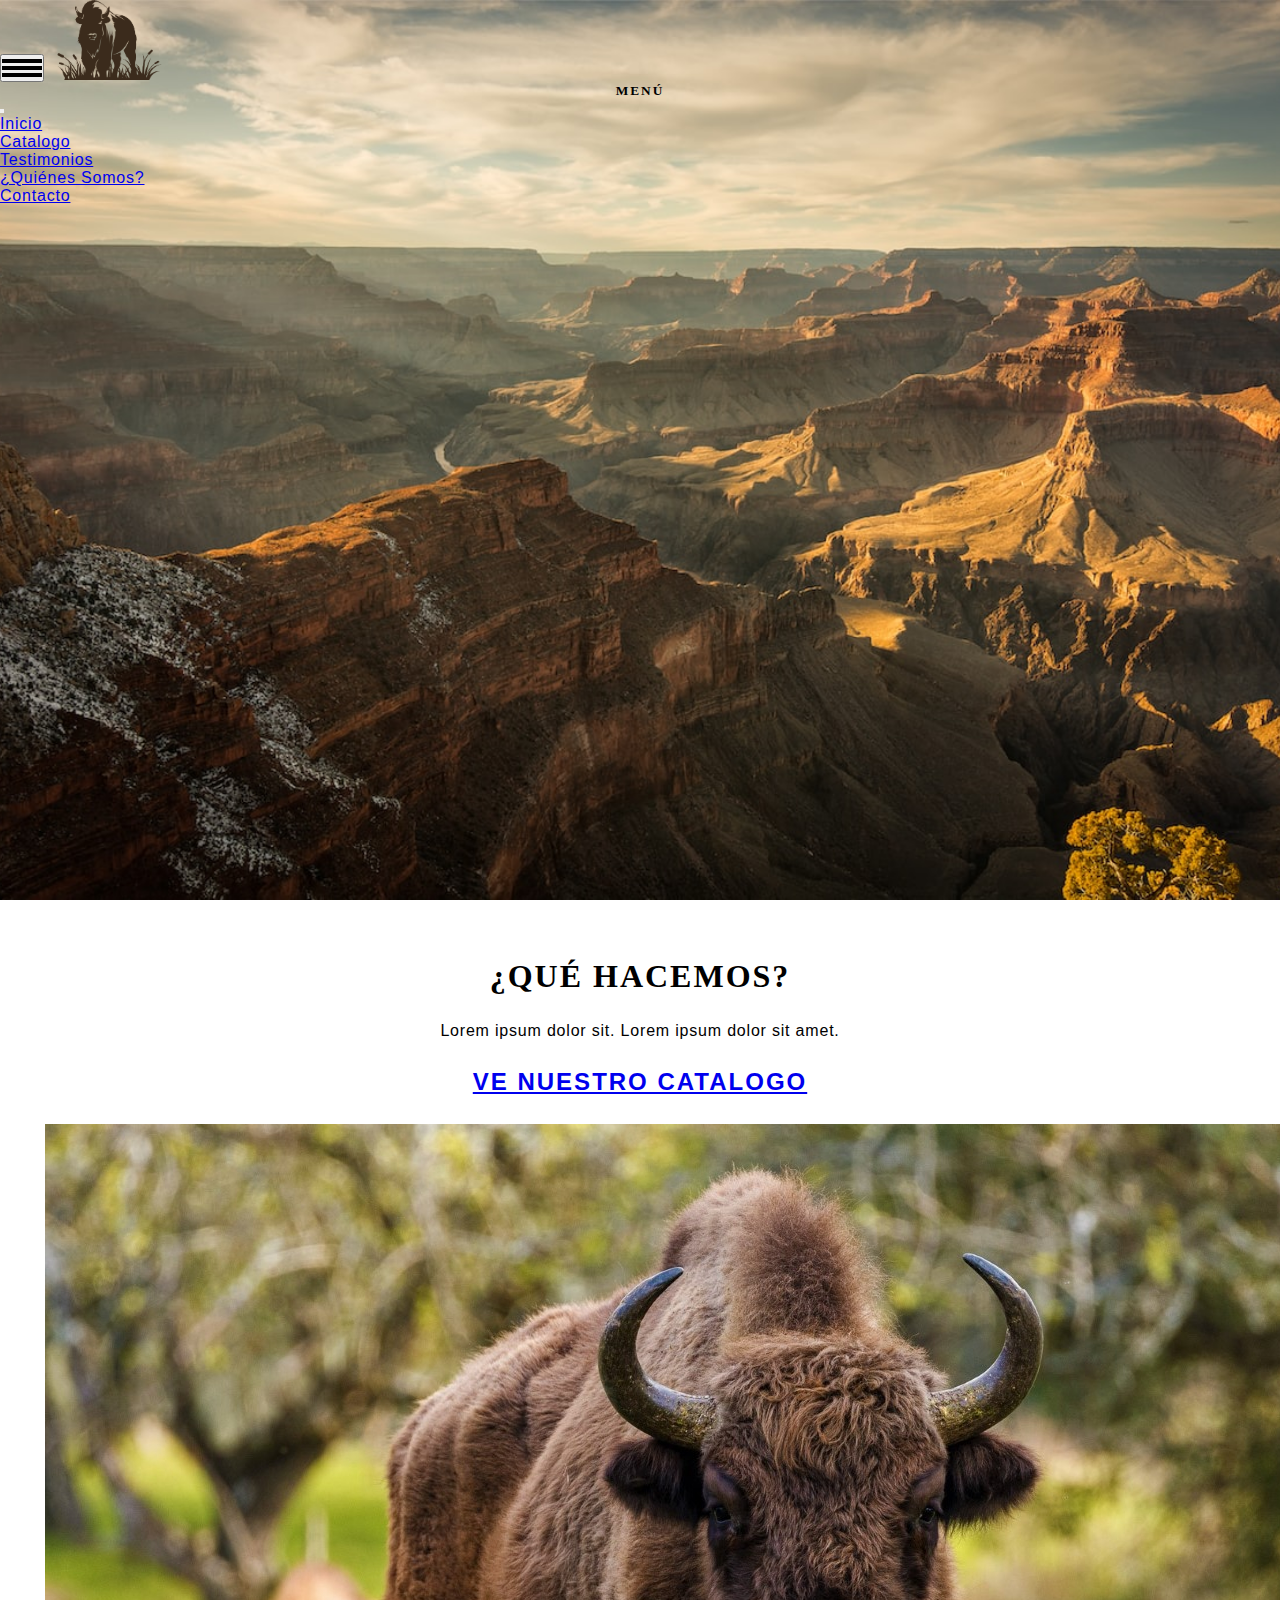
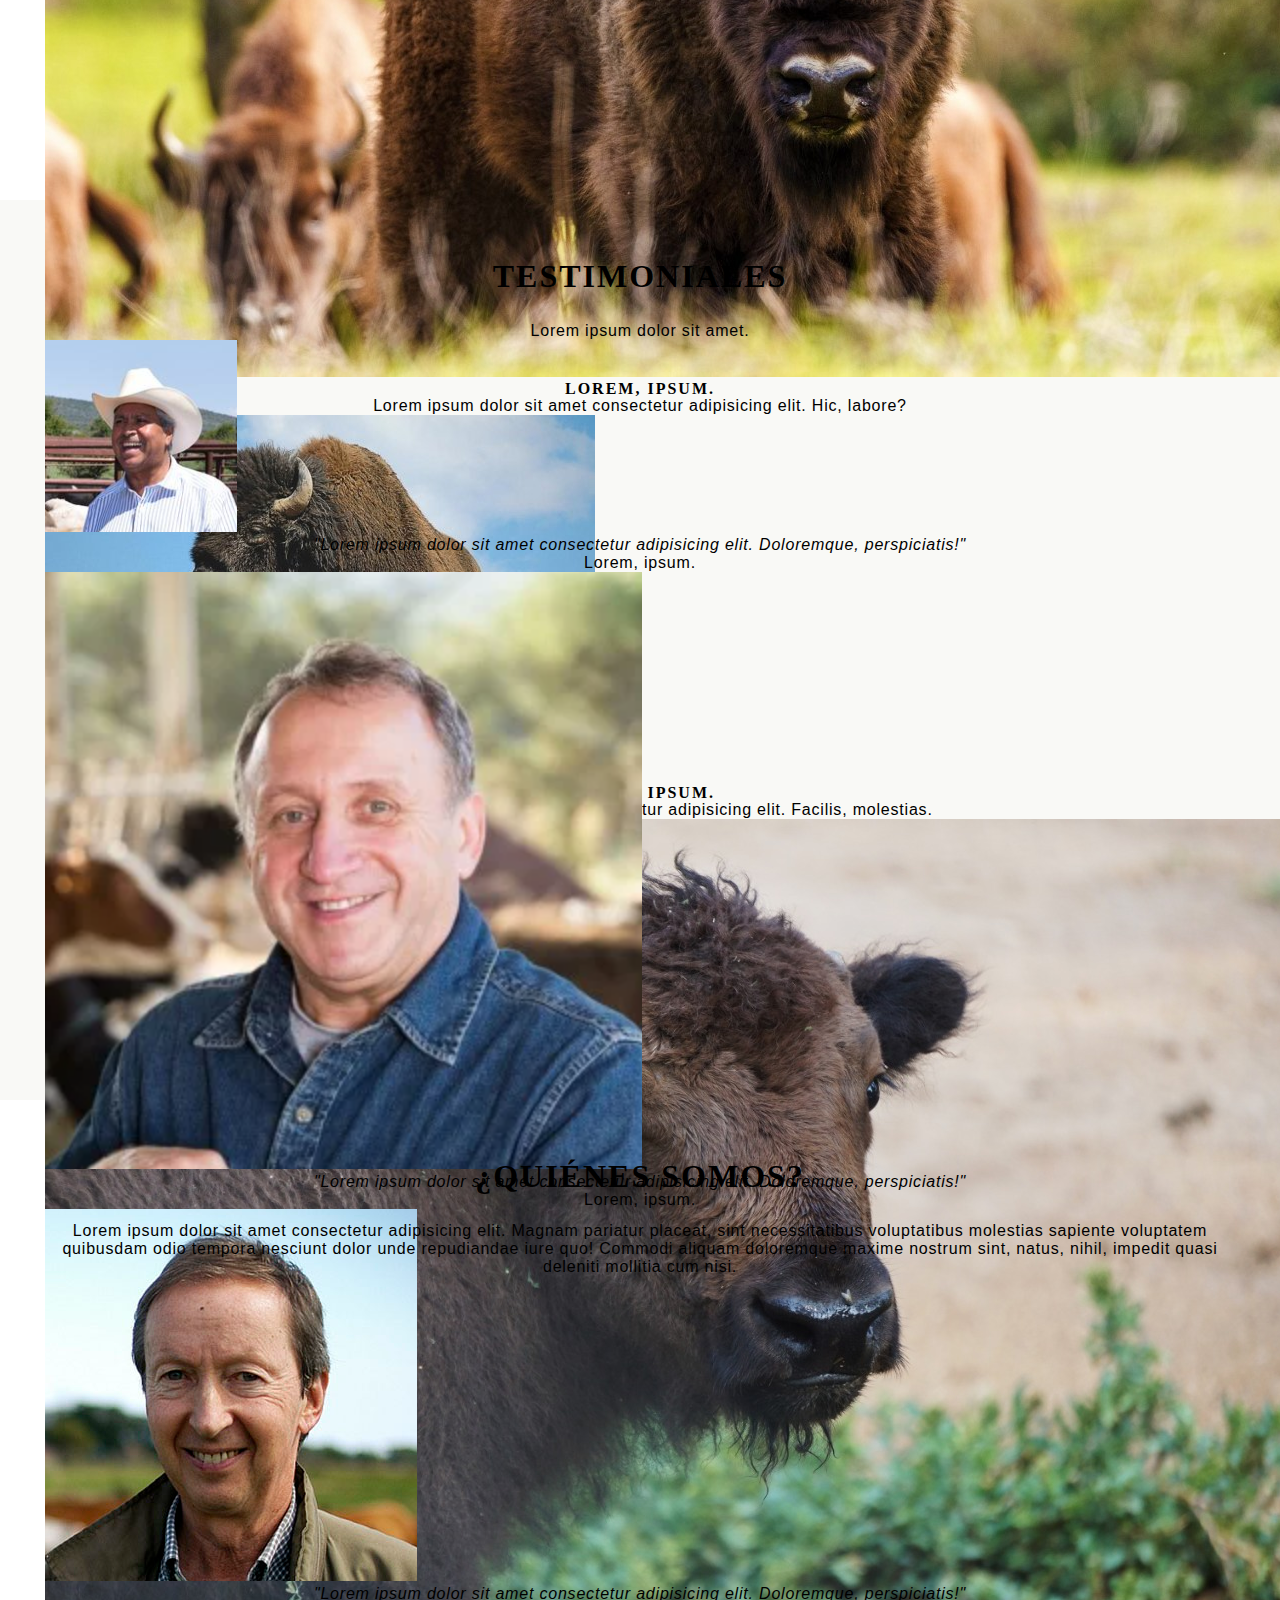
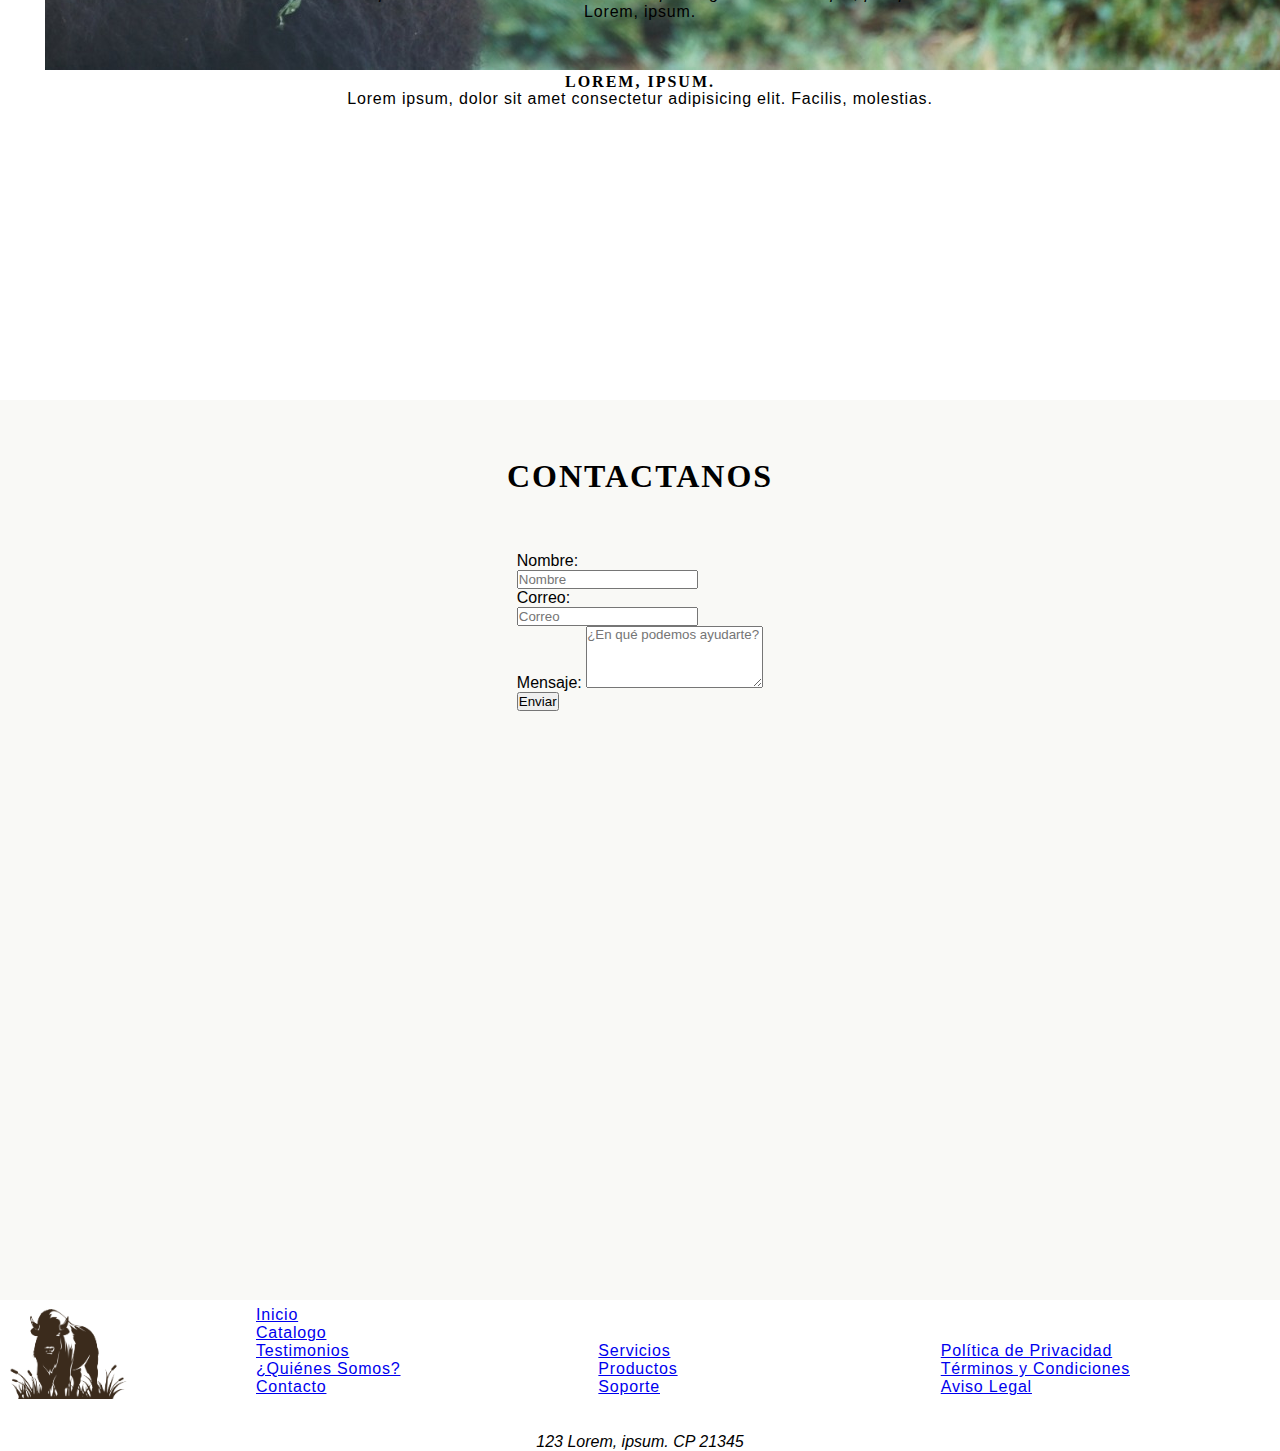
==== commit ad38f5b9: "Add testimonials" ====
--- a/index.html
+++ b/index.html
@@ -88,25 +88,23 @@
             <div class="container text-center">
                 <h2>Testimoniales</h2>
                 <p>Lorem ipsum dolor sit amet.</p>
-                <div class="row row-cols-1 row-cols-sm-2 row-cols-md-3 g-3 align-items-center">
-                    <div class="testimoniosInicio">
-                        <div class="col border border-secondary">
+                <div class="row row-cols-1 row-cols-sm-2 row-cols-md-3 g-3 align-items-center gap-3">
+                        <div class="col border border-secondary h-75">
                             <img class="rounded-circle w-50" src="./img/testi1.png" alt="Foto Testimonial1">
                             <p class="cita">"Lorem ipsum dolor sit amet consectetur adipisicing elit. Doloremque, perspiciatis!"</p>
                             <p class="autor">Lorem, ipsum.</p>
                         </div>
-                        <div class="col border border-secondary">
+                        <div class="col border border-secondary h-75">
                             <img class="rounded-circle w-50" src="./img/testi2.png" alt="Foto Testimonial1">
                             <p class="cita">"Lorem ipsum dolor sit amet consectetur adipisicing elit. Doloremque, perspiciatis!"</p>
                             <p class="autor">Lorem, ipsum.</p>
                         </div>
-                        <div class="col border border-secondary">
+                        <div class="col border border-secondary h-75">
                             <img class="rounded-circle w-50" src="./img/testi3.png" alt="Foto Testimonial1">
                             <p class="cita">"Lorem ipsum dolor sit amet consectetur adipisicing elit. Doloremque, perspiciatis!"</p>
                             <p class="autor">Lorem, ipsum.</p>
                         </div>
                     </div>
-                </div>
             </div>
         </section>
         <section id="quienesSomos">
--- a/styles/styles.css
+++ b/styles/styles.css
@@ -205,17 +205,6 @@
   margin-bottom: 30px;
 }
 
-.item{
-   display: inline-block;
-    width: 18%;
-    text-align: center;
-    border: solid;
-    border-color: #dadada;
-    border-width: 2px;
-    height: 500px;
-    margin: 20px;
-    border-radius: 15px;
-}
 .cita{
    font-style: italic;
 }
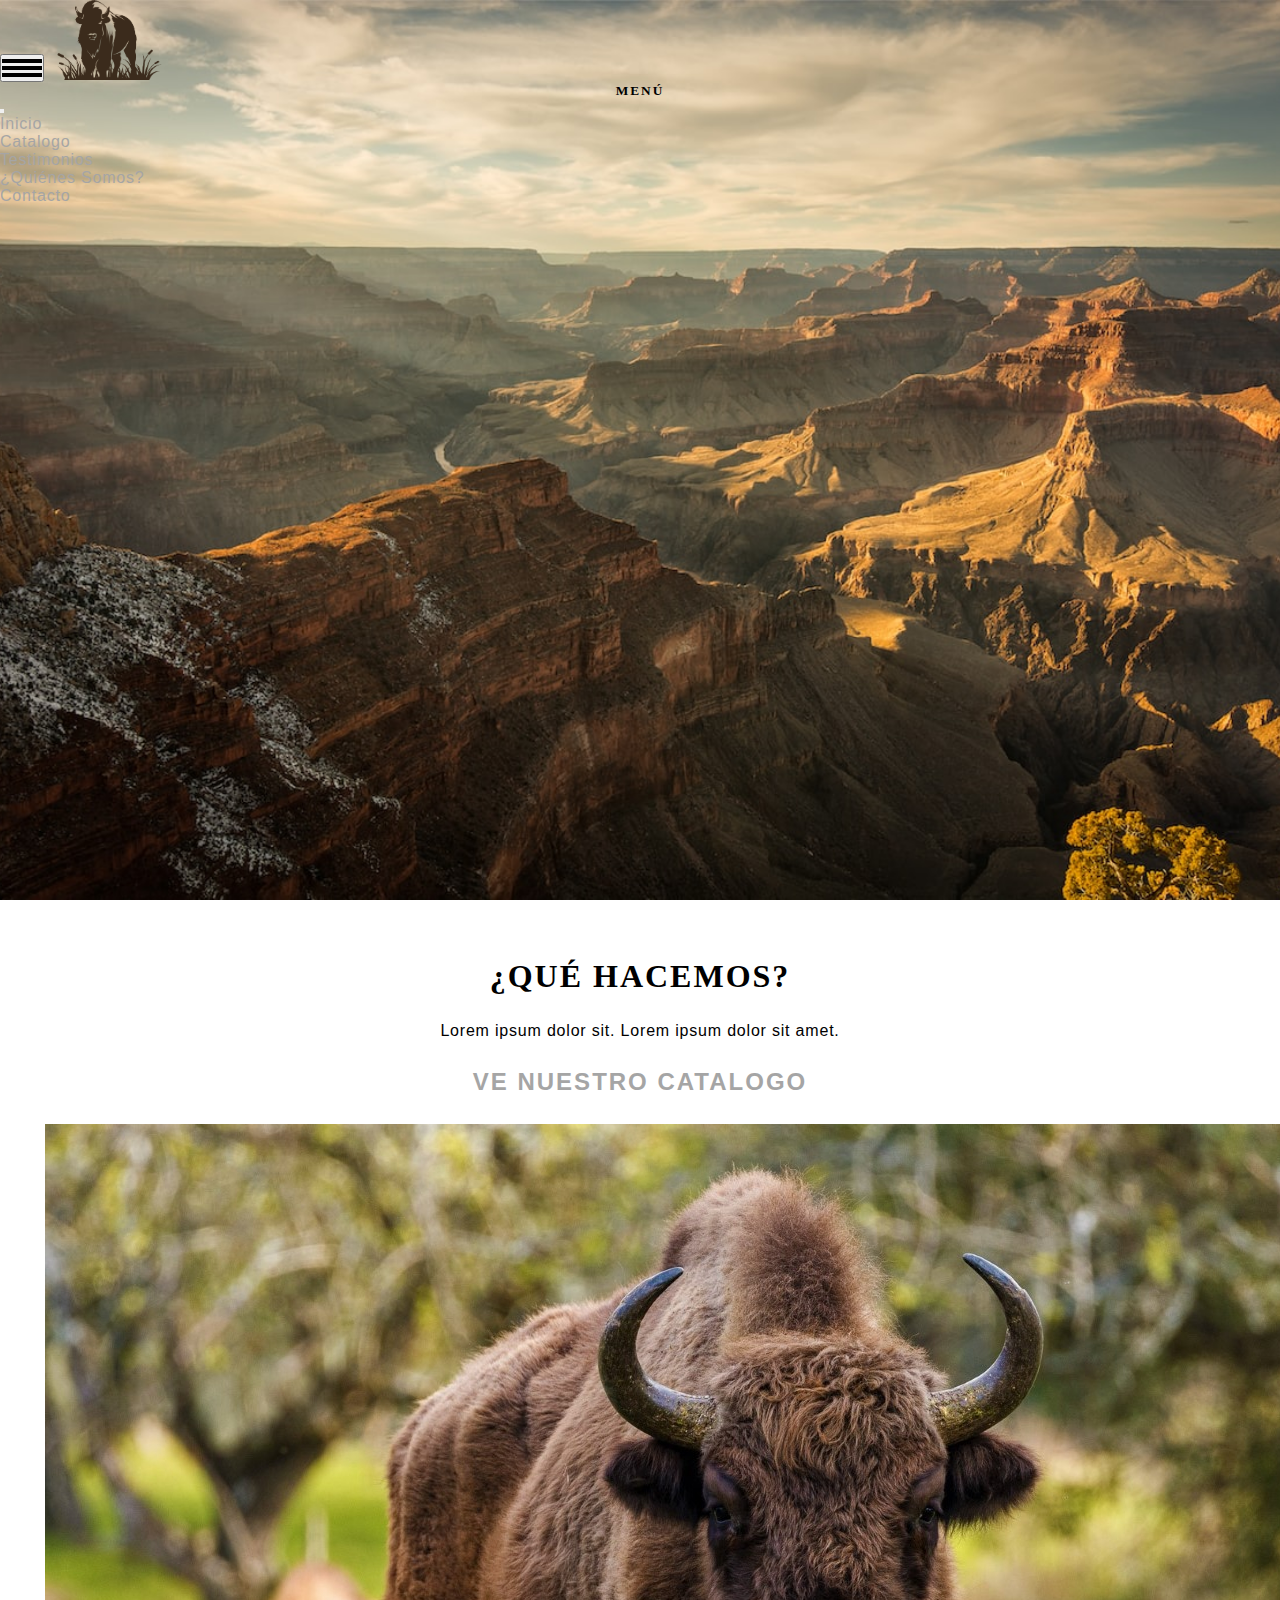
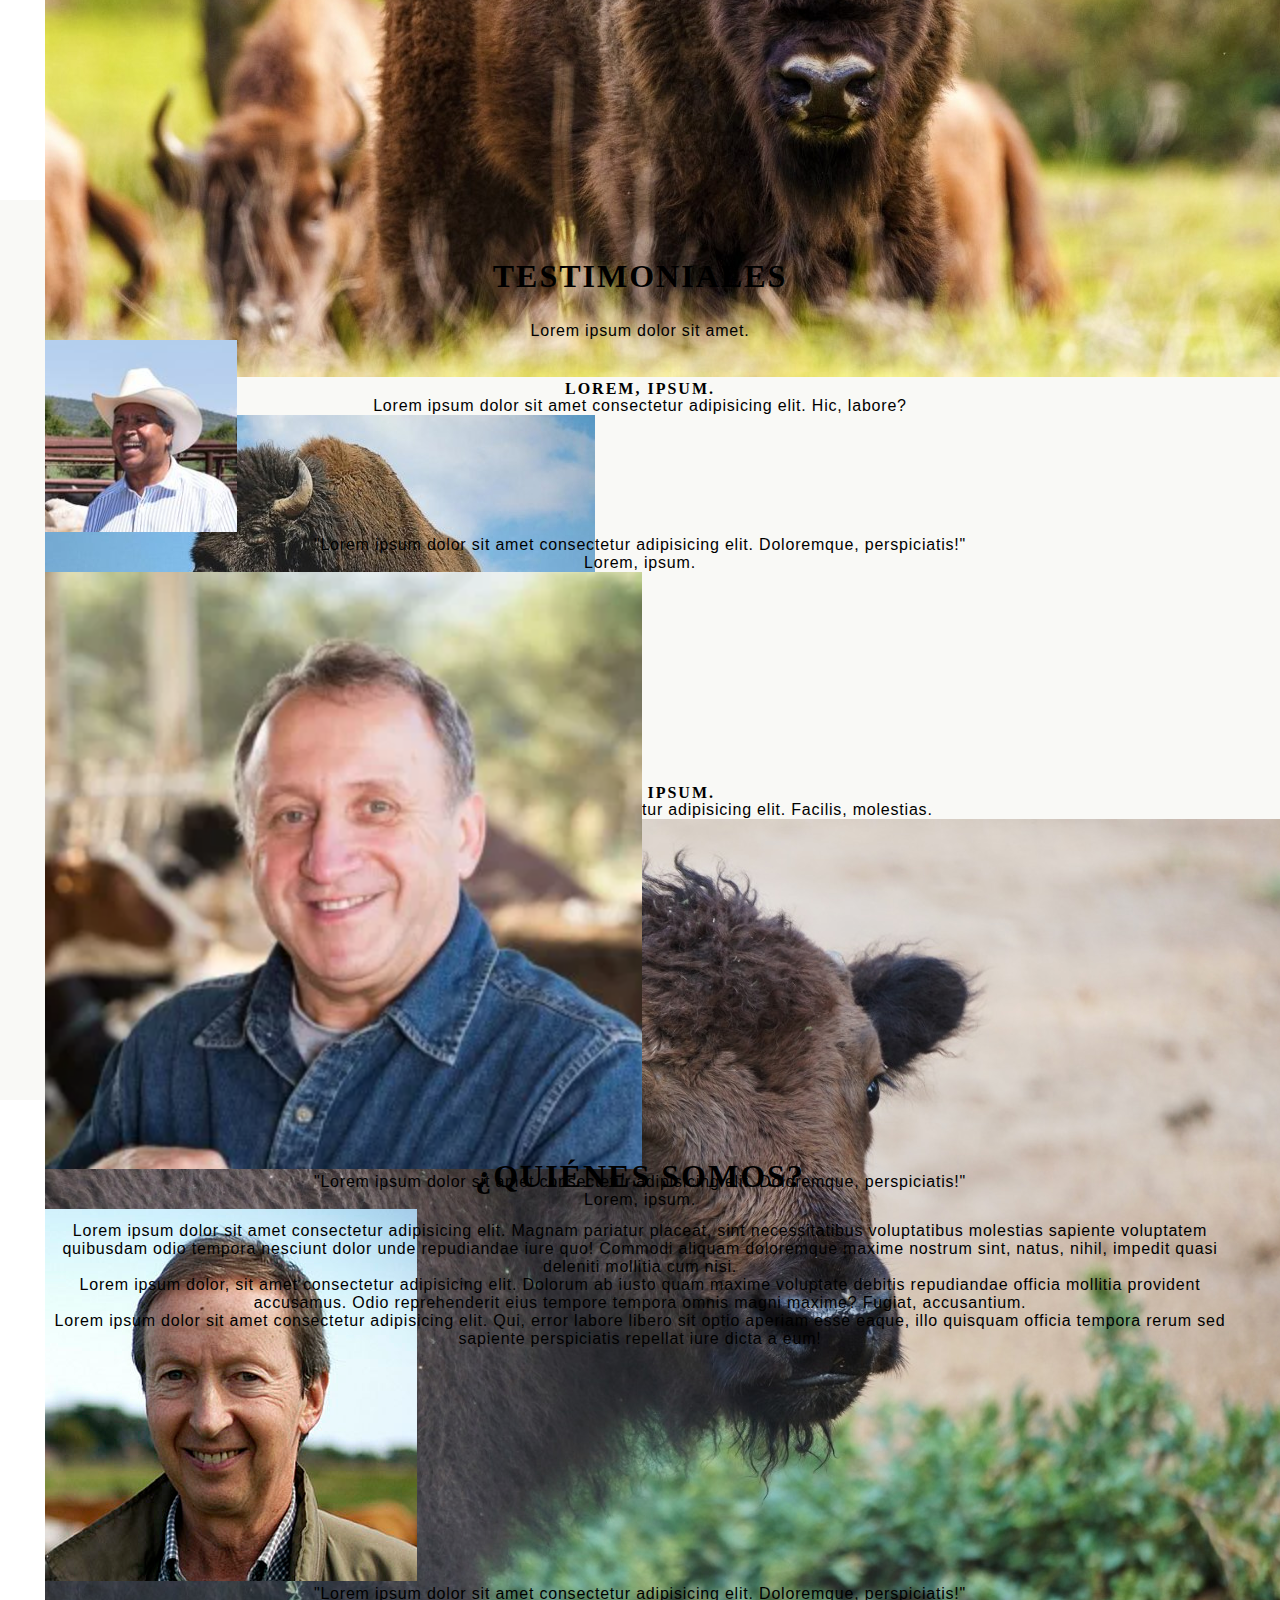
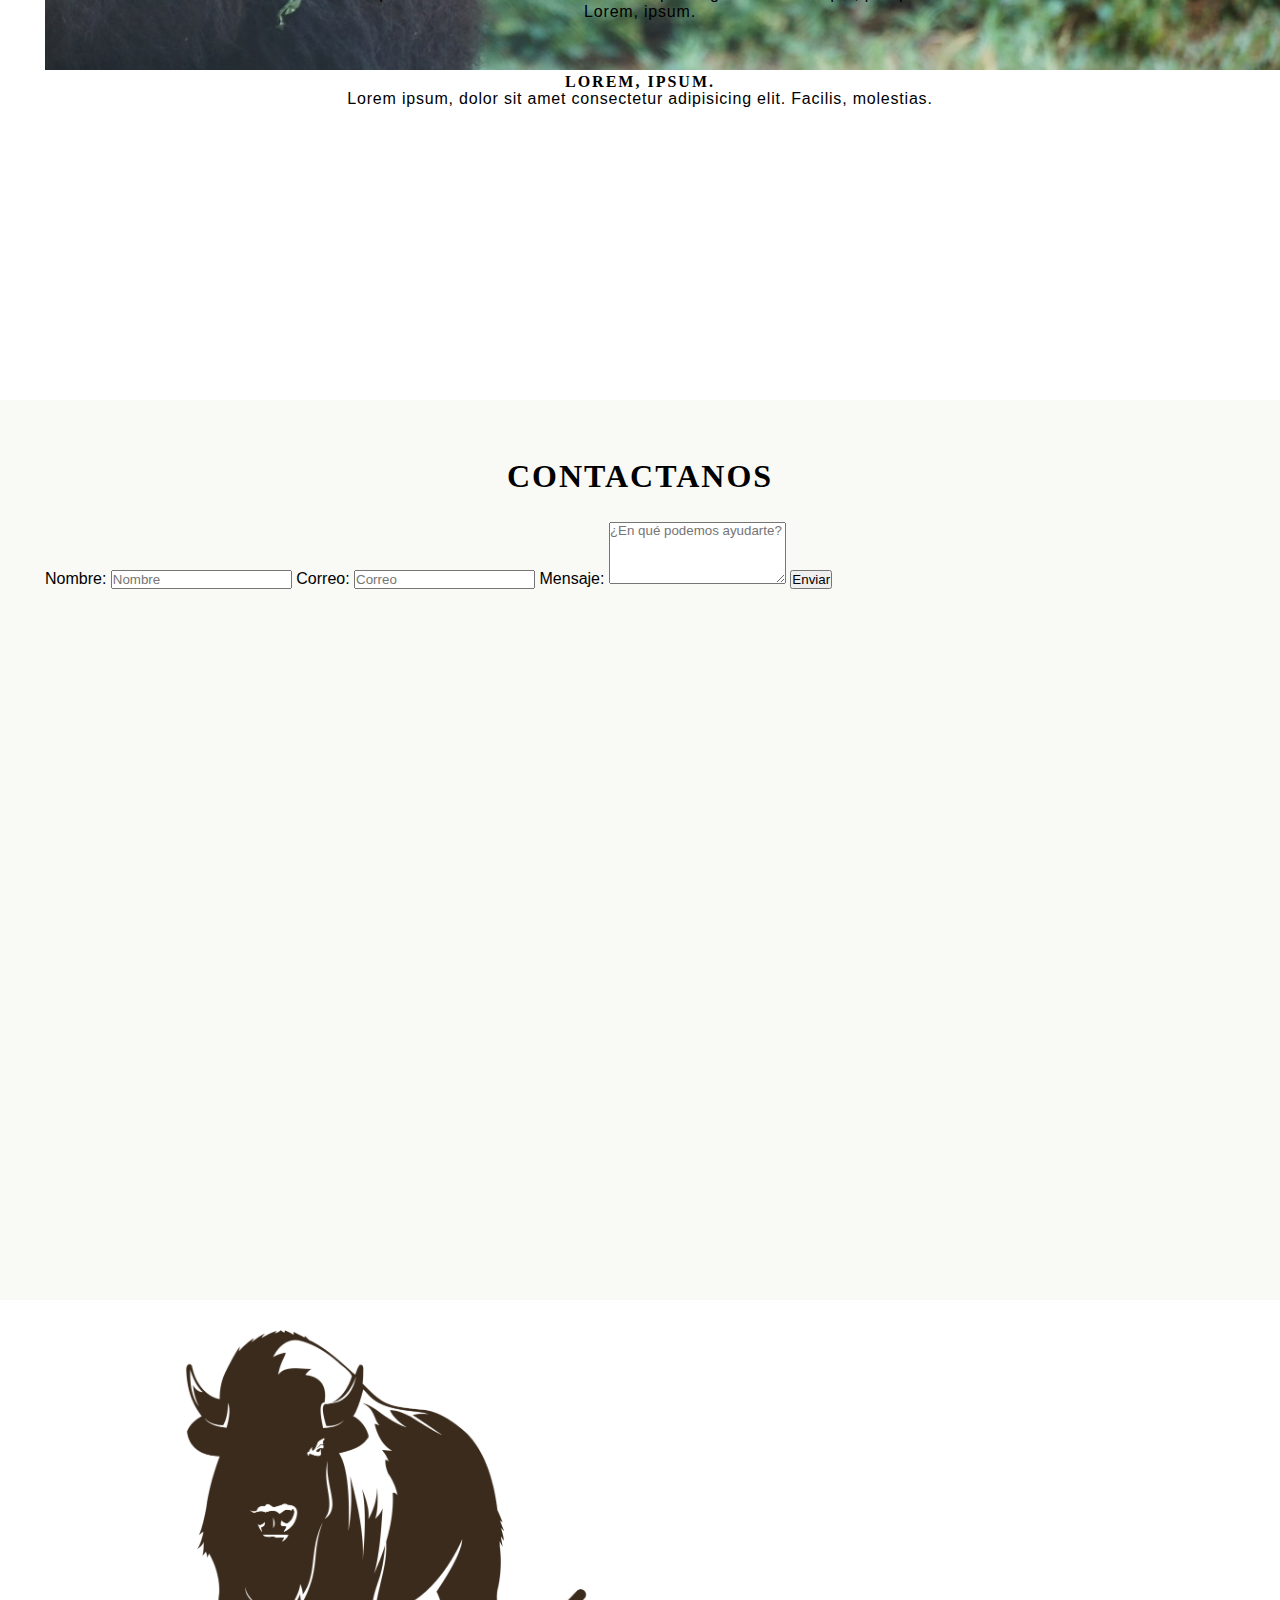
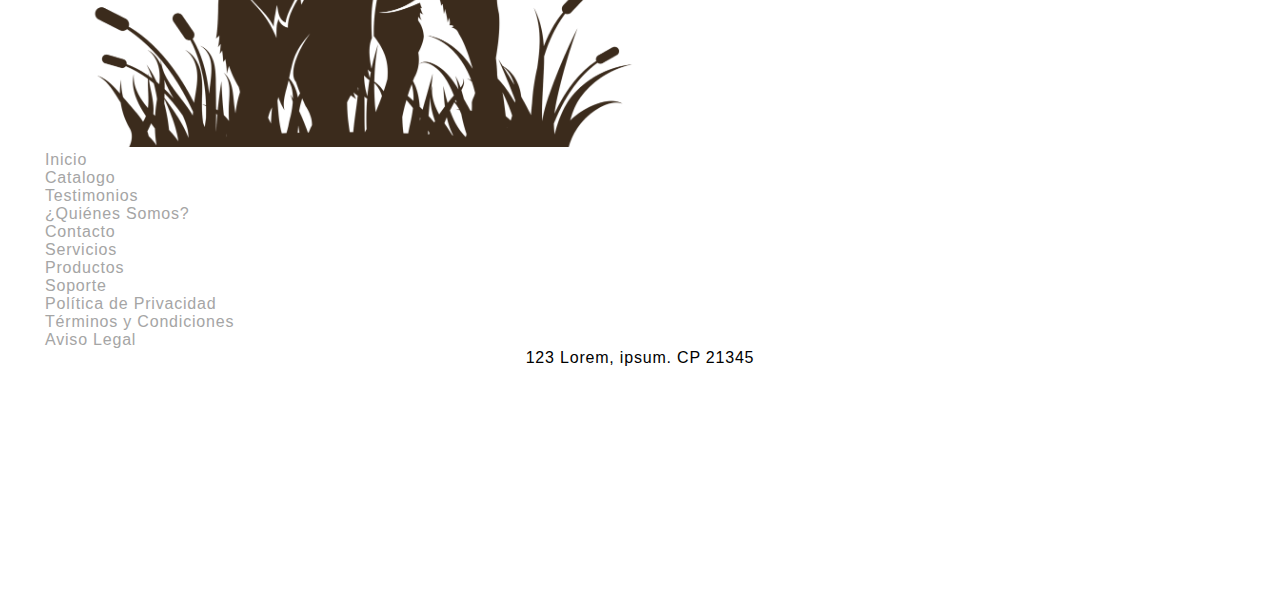
==== commit 348ec58d: "testimoniales add, footer, quienes somos" ====
--- a/index.html
+++ b/index.html
@@ -84,33 +84,43 @@
                 </div>
             </div>
         </section>
-        <section id="testimonios"> 
-            <div class="container text-center">
-                <h2>Testimoniales</h2>
-                <p>Lorem ipsum dolor sit amet.</p>
-                <div class="row row-cols-1 row-cols-sm-2 row-cols-md-3 g-3 align-items-center gap-3">
-                        <div class="col border border-secondary h-75">
-                            <img class="rounded-circle w-50" src="./img/testi1.png" alt="Foto Testimonial1">
-                            <p class="cita">"Lorem ipsum dolor sit amet consectetur adipisicing elit. Doloremque, perspiciatis!"</p>
-                            <p class="autor">Lorem, ipsum.</p>
-                        </div>
-                        <div class="col border border-secondary h-75">
-                            <img class="rounded-circle w-50" src="./img/testi2.png" alt="Foto Testimonial1">
-                            <p class="cita">"Lorem ipsum dolor sit amet consectetur adipisicing elit. Doloremque, perspiciatis!"</p>
-                            <p class="autor">Lorem, ipsum.</p>
-                        </div>
-                        <div class="col border border-secondary h-75">
-                            <img class="rounded-circle w-50" src="./img/testi3.png" alt="Foto Testimonial1">
-                            <p class="cita">"Lorem ipsum dolor sit amet consectetur adipisicing elit. Doloremque, perspiciatis!"</p>
-                            <p class="autor">Lorem, ipsum.</p>
-                        </div>
-                    </div>
-            </div>
-        </section>
+        <section id="testimonios">
+            <div class="container">
+               <div class="row">
+                  <div class="col-12 col-md-12 mb-3 text-center">
+                     <h2>Testimoniales</h2>
+                     <p>Lorem ipsum dolor sit amet.</p>
+                  </div>
+                  <div class="col-12 col-md-4 mb-3 text-center ">
+                     <div class="p-5 border border-secondary">
+                        <img class="rounded-circle w-50" src="./img/testi1.png" alt="Foto Testimonial1">
+                        <p class="cita p-5">"Lorem ipsum dolor sit amet consectetur adipisicing elit. Doloremque, perspiciatis!"</p>
+                        <p class="autor p-5">Lorem, ipsum.</p>
+                     </div>
+                  </div>
+                  <div class="col-12 col-md-4 mb-3 text-center d-none d-md-block">
+                     <div class="p-5 border border-secondary">
+                        <img class="rounded-circle w-50" src="./img/testi2.png" alt="Foto Testimonial1">
+                        <p class="cita p-5">"Lorem ipsum dolor sit amet consectetur adipisicing elit. Doloremque, perspiciatis!"</p>
+                        <p class="autor p-5">Lorem, ipsum.</p>
+                     </div>
+                  </div>
+                  <div class="col-12 col-md-4 mb-3 text-center d-none d-md-block">
+                     <div class="p-5 border border-secondary">
+                        <img class="rounded-circle w-50" src="./img/testi3.png" alt="Foto Testimonial1">
+                        <p class="cita p-5">"Lorem ipsum dolor sit amet consectetur adipisicing elit. Doloremque, perspiciatis!"</p>
+                        <p class="autor p-5">Lorem, ipsum.</p>
+                     </div>
+                  </div>
+               </div>
+            </div>
+         </section>
         <section id="quienesSomos">
             <div class="container">
             <h2>¿Quiénes Somos?</h2>
             <p>Lorem ipsum dolor sit amet consectetur adipisicing elit. Magnam pariatur placeat, sint necessitatibus voluptatibus molestias sapiente voluptatem quibusdam odio tempora nesciunt dolor unde repudiandae iure quo! Commodi aliquam doloremque maxime nostrum sint, natus, nihil, impedit quasi deleniti mollitia cum nisi.</p>
+            <p>Lorem ipsum dolor, sit amet consectetur adipisicing elit. Dolorum ab iusto quam maxime voluptate debitis repudiandae officia mollitia provident accusamus. Odio reprehenderit eius tempore tempora omnis magni maxime? Fugiat, accusantium.</p>
+            <p>Lorem ipsum dolor sit amet consectetur adipisicing elit. Qui, error labore libero sit optio aperiam esse eaque, illo quisquam officia tempora rerum sed sapiente perspiciatis repellat iure dicta a eum!</p>
         </div>
         </section>
         <section id="contacto">
@@ -130,7 +140,65 @@
             </section>
             </div>
     </main>
-    <footer>
+    <footer class="py-5">
+        <div class="container">
+           <div class="row">
+              <div class="col-12 col-md-3 mb-3 text-center">
+                 <img src="./img/logo.png" alt="Logo Footer" style="width: 50%;">
+              </div>
+              <div class="col-12 col-md-3 mb-3 text-center">
+                 <ul class="nav flex-column">
+                    <li class="nav-item mb-2"><a href="./index.html" class="nav-link p-0 text-muted">Inicio</a></li>
+                    <li class="nav-item mb-2"><a href="./pages/catalogo.html" class="nav-link p-0 text-muted">Catalogo</a></li>
+                    <li class="nav-item mb-2"><a href="./pages/testimonios.html" class="nav-link p-0 text-muted">Testimonios</a></li>
+                    <li class="nav-item mb-2"><a href="./pages/quienes-somos.html" class="nav-link p-0 text-muted">¿Quiénes Somos?</a></li>
+                    <li class="nav-item mb-2"><a href="./pages/contacto.html" class="nav-link p-0 text-muted">Contacto</a></li>
+                 </ul>
+              </div>
+              <div class="col-12 col-md-3 mb-3 text-center">
+                 <ul class="nav flex-column">
+                    <li class="nav-item mb-2"><a href="#" class="nav-link p-0 text-muted">Servicios</a></li>
+                    <li class="nav-item mb-2"><a href="#" class="nav-link p-0 text-muted">Productos</a></li>
+                    <li class="nav-item mb-2"><a href="#" class="nav-link p-0 text-muted">Soporte</a></li>
+                 </ul>
+              </div>
+              <div class="col-12 col-md-3 mb-3 text-center">
+                 <ul class="nav flex-column">
+                    <li class="nav-item mb-2"><a href="#" class="nav-link p-0 text-muted">Política de Privacidad</a></li>
+                    <li class="nav-item mb-2"><a href="#" class="nav-link p-0 text-muted">Términos y Condiciones</a></li>
+                    <li class="nav-item mb-2"><a href="#" class="nav-link p-0 text-muted">Aviso Legal</a></li>
+                 </ul>
+              </div>
+           </div>
+           <div class="text-center flex-sm-row justify-content-between py-4 my-4 border-top">
+              <p>123 Lorem, ipsum. CP 21345</p>
+              <ul class="list-unstyled d-flex">
+                 <li class="ms-3">
+                    <a class="link-dark" href="#">
+                       <svg class="bi" width="24" height="24">
+                          <use xlink:href="#twitter"></use>
+                       </svg>
+                    </a>
+                 </li>
+                 <li class="ms-3">
+                    <a class="link-dark" href="#">
+                       <svg class="bi" width="24" height="24">
+                          <use xlink:href="#instagram"></use>
+                       </svg>
+                    </a>
+                 </li>
+                 <li class="ms-3">
+                    <a class="link-dark" href="#">
+                       <svg class="bi" width="24" height="24">
+                          <use xlink:href="#facebook"></use>
+                       </svg>
+                    </a>
+                 </li>
+              </ul>
+           </div>
+        </div>
+     </footer>
+<!--     <footer id="index">
         <div class="footerContent">
         <div class="logoFooter">
             <img src="./img/logo.png" alt="Logo Footer">
@@ -162,7 +230,7 @@
                 123 Lorem, ipsum. CP 21345
             </address>
         </div>
-    </footer>
+    </footer> -->
     <script src="https://cdn.jsdelivr.net/npm/bootstrap@5.3.0/dist/js/bootstrap.bundle.min.js" integrity="sha384-geWF76RCwLtnZ8qwWowPQNguL3RmwHVBC9FhGdlKrxdiJJigb/j/68SIy3Te4Bkz" crossorigin="anonymous"></script>
 </body>
 </html>--- a/styles/styles.css
+++ b/styles/styles.css
@@ -138,7 +138,7 @@
   scroll-snap-type: y mandatory;
 }
 
-#index section {
+#index section, footer {
   height: 100vh;
   width: 100vw;
   scroll-snap-align: start;
@@ -194,94 +194,7 @@
   width: 80%;
 }
 
-
-
-
-.testimoniosInicio{
-   width: 100%;
-  display: flex;
-  justify-content: center;
-  margin-top: 30px;
-  margin-bottom: 30px;
-}
-
-.cita{
-   font-style: italic;
-}
-#testimonios .testimoniosInicio p{
-   padding: 34px 20px;
-}
-
-.item img{
-  width: 50%;
-  border-radius: 100%;
-  margin-top: 50px;
-}
-
-/* Formulario Contacto */
-
-#formularioContacto{
-  width: 100%;
-  display: flex;
-  justify-content: center;
-  margin-top: 30px;
-
-#formularioContacto form label, input, button{
-   display: block;
-   box-sizing: border-box;
-}
-
-#formularioContacto label {
-   visibility: hidden;
-}
-
-#formularioContacto textarea {
-  width: 100%;
-  height: 120px;
-  padding: 8px 5px;
-  border: 2px solid #ccc;
-  border-radius: 4px;
-  background-color: #f8f8f8;
-  resize: none;
-}
-
-#formularioContacto input {
-  width: 100%;
-  height: 30px;
-  padding: 8px 5px;
-  border: 2px solid #ccc;
-  border-radius: 4px;
-  background-color: #f8f8f8;
-  resize: none;
-}
-
-#formularioContacto form {
-   width: 28%;
-}
-
-#formularioContacto button{
-   width: 38%;
-    height: 11%;
-    margin: 32px 33%;
-
-}
-
 /* Quines somos */
-
-#quienesSomos {
-   margin: 0px 33%;
-}
-
-.floatImg{
-   float: left;
-   width: 350px;
-   margin: 15px;
-}
-
-.floatFrame{
-   float: right;
-   margin: 15px;
-}
 
 .paginaQuienes {
    margin: 1% 15%;
@@ -293,21 +206,21 @@
 
 /* Link */
 a{
-   text-decoration: none;
-   color: #213861;
+   text-decoration: none!important;
+   color: #213861!important;
 }
 a:link {
-  color: #a5a5a5;
+  color: #a5a5a5!important;
 }
 
 a:visited {
-  color: #9ca3af;
+  color: #9ca3af!important;
 }
 
 a:hover {
-  color: #52514d;
+  color: #52514d!important;
 }
 
 a:active {
-  color: #00040c;
-}
+  color: #00040c!important;
+}
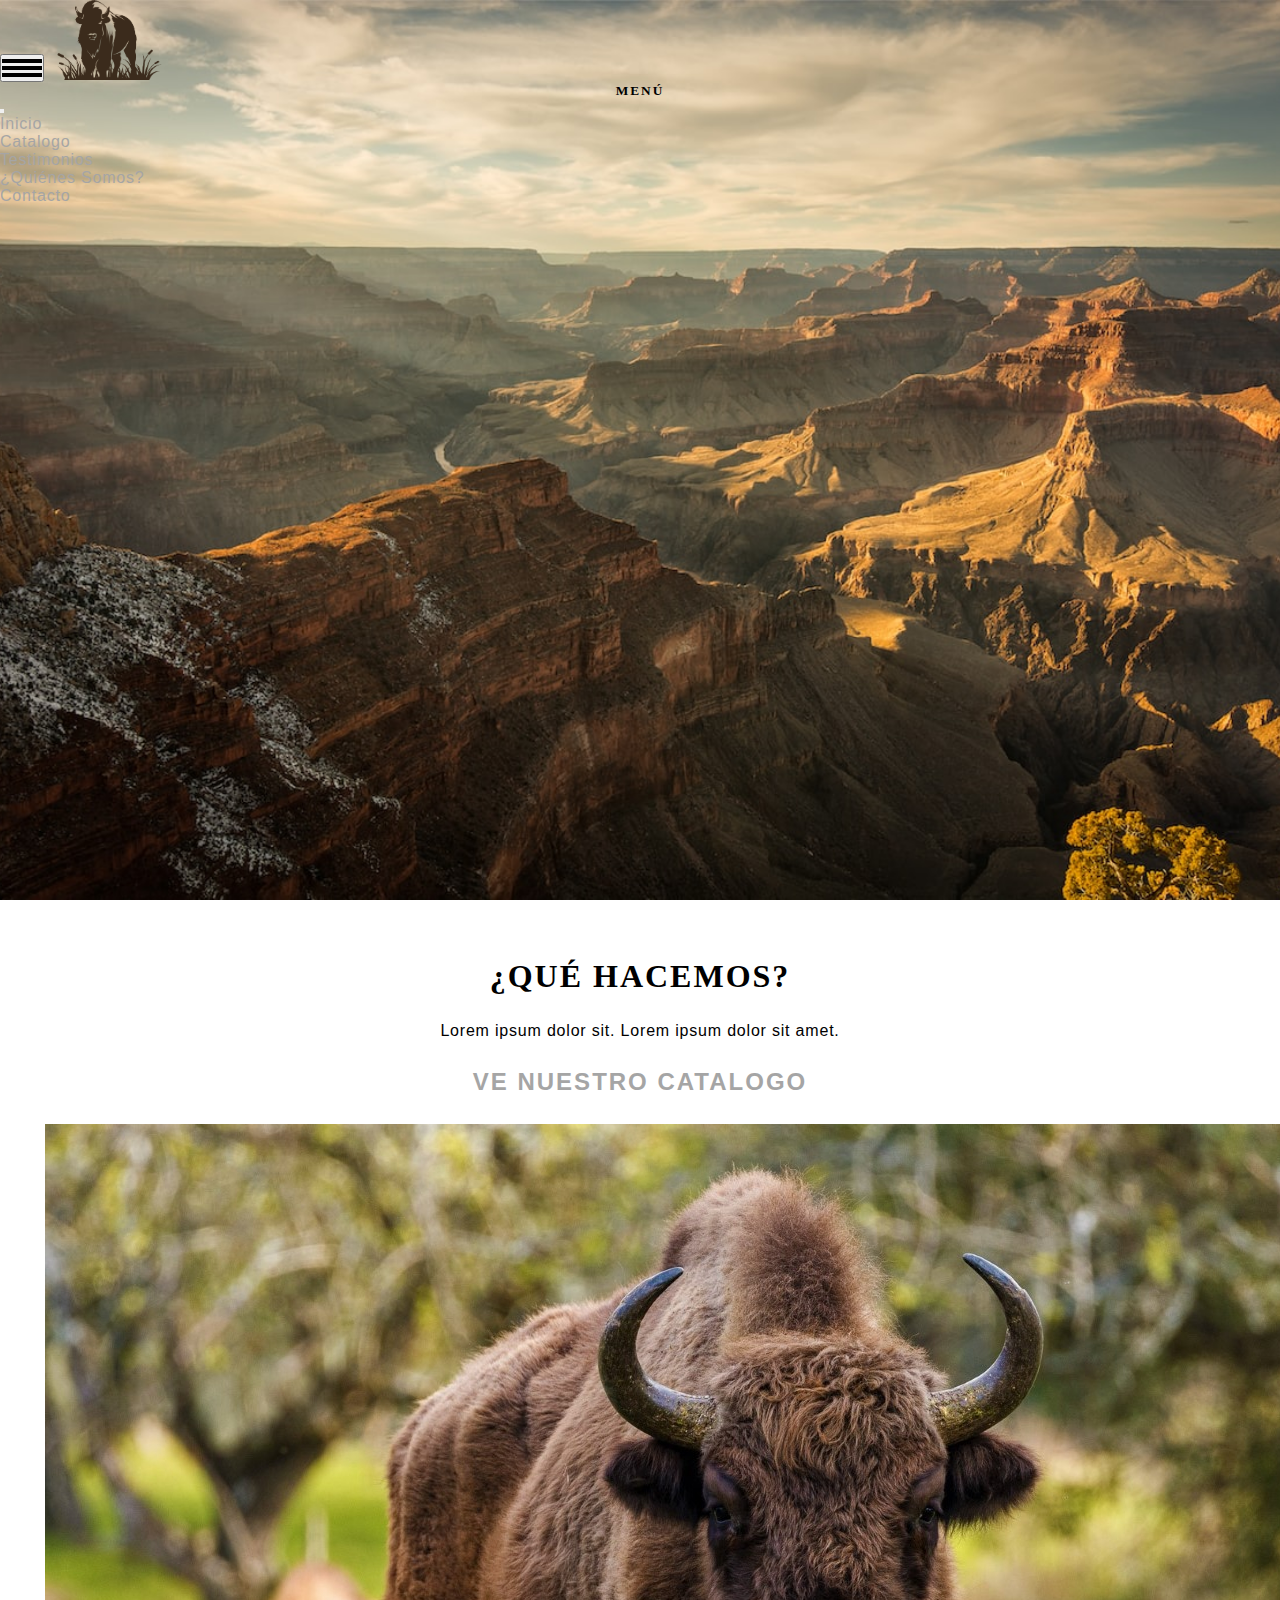
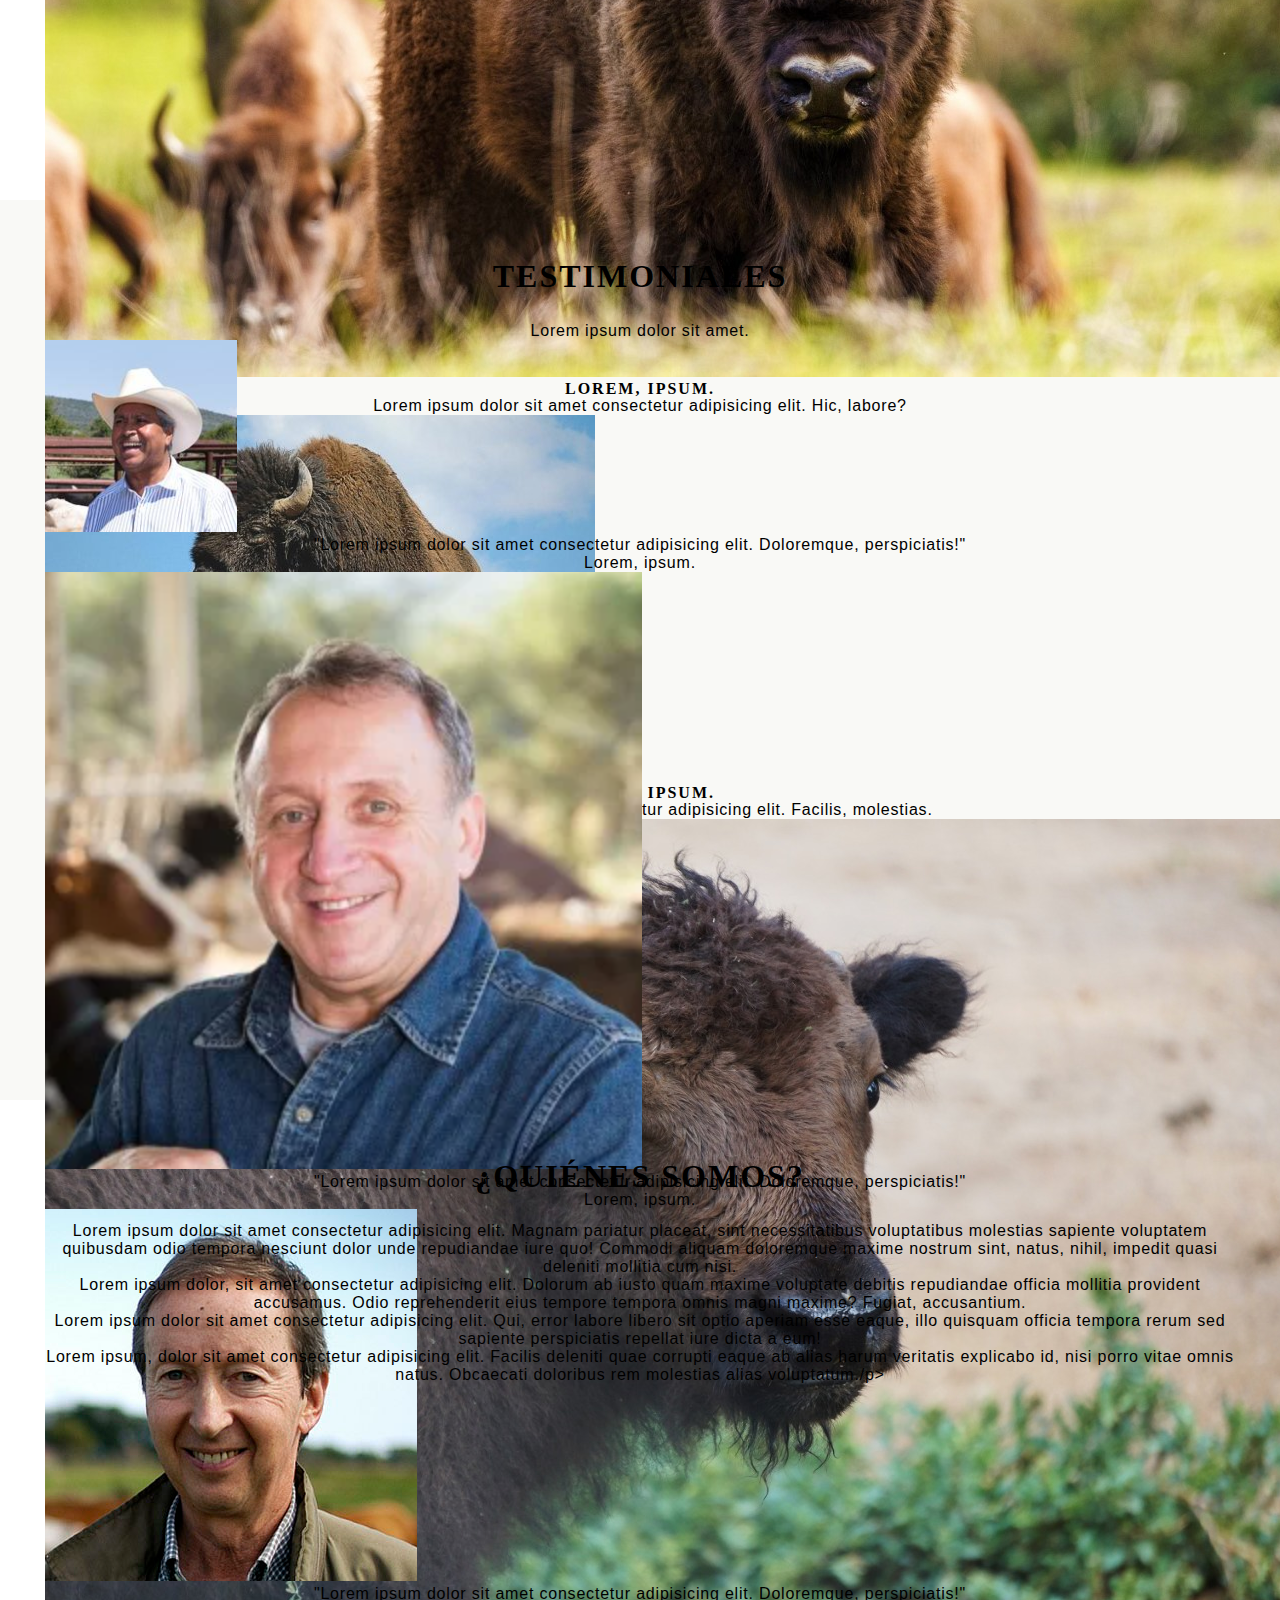
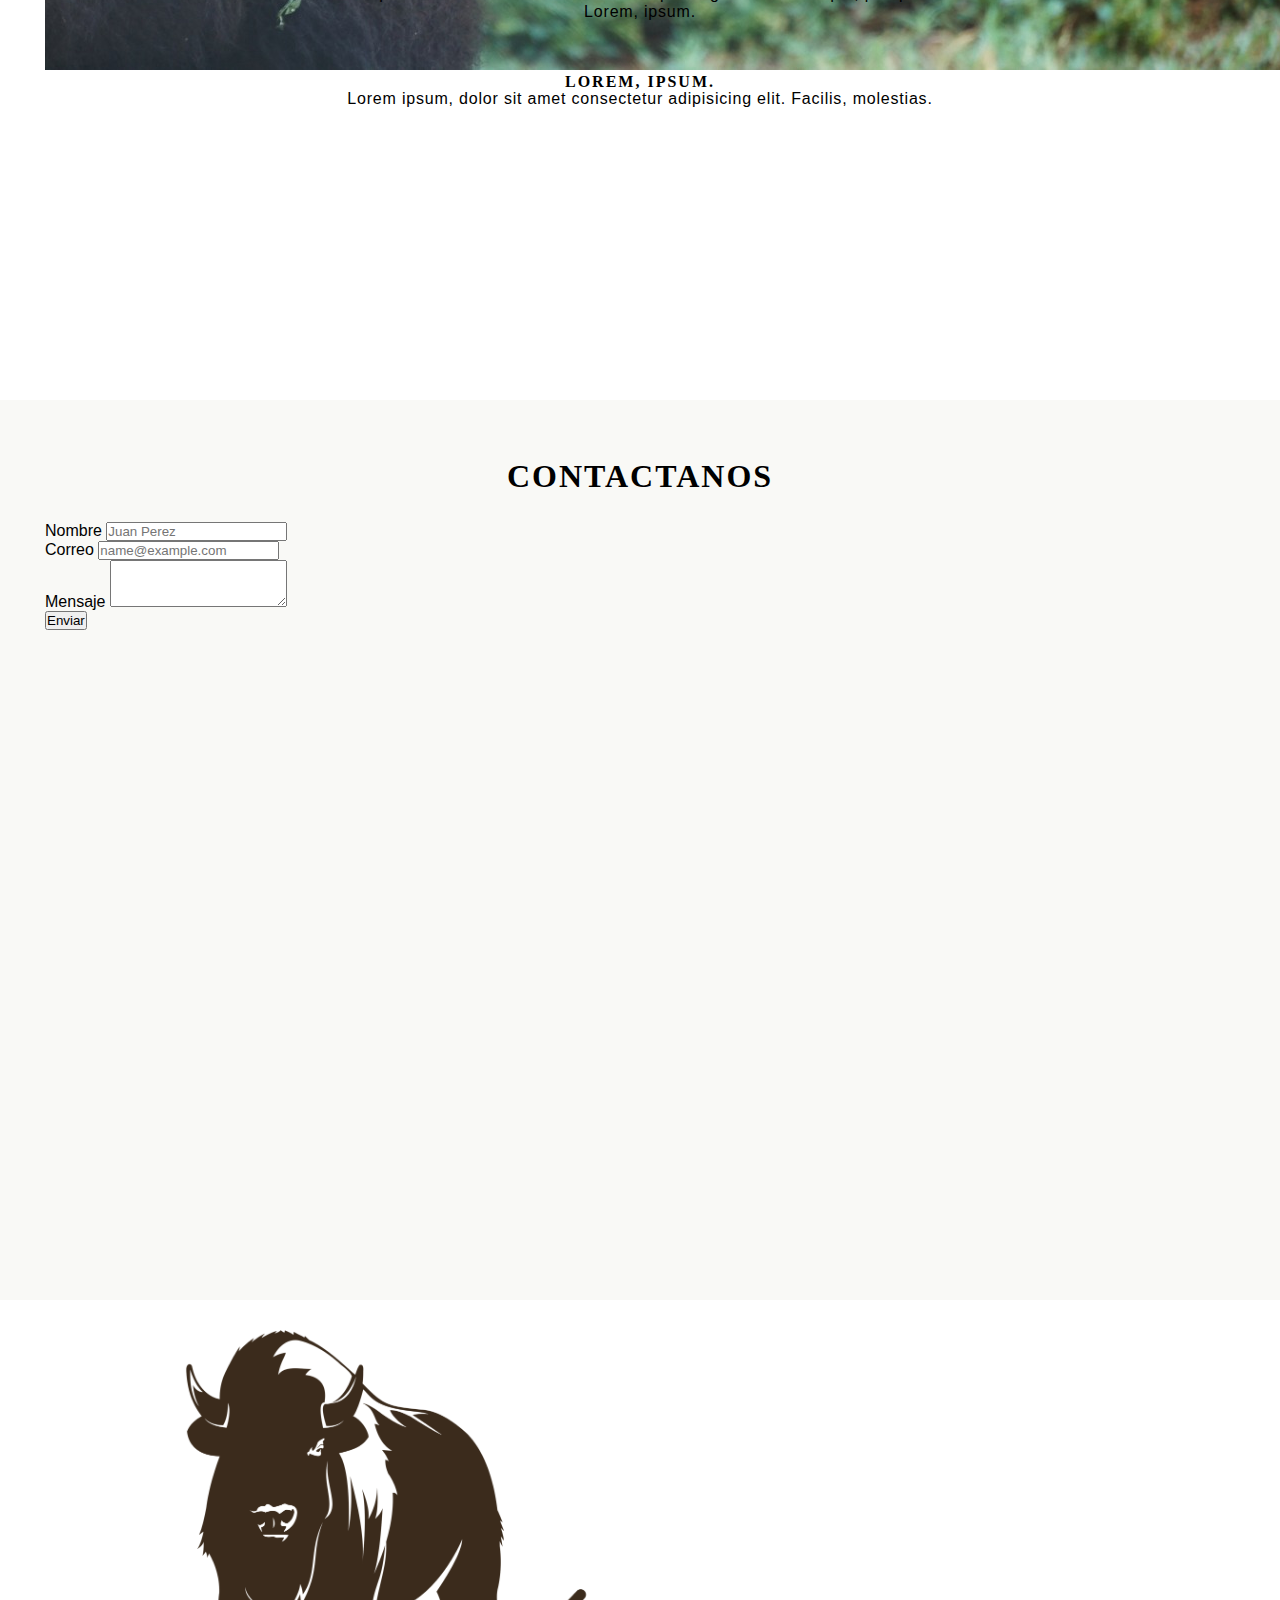
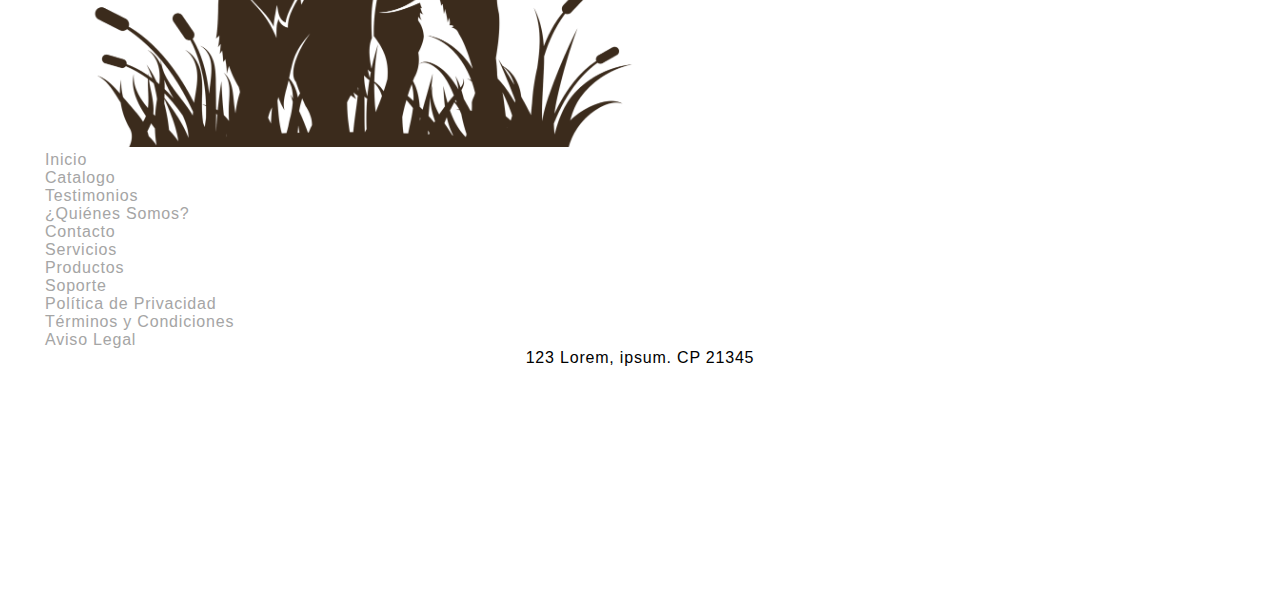
==== commit 85b8d186: "footer pages, add pages content, corecciones" ====
--- a/index.html
+++ b/index.html
@@ -121,24 +121,31 @@
             <p>Lorem ipsum dolor sit amet consectetur adipisicing elit. Magnam pariatur placeat, sint necessitatibus voluptatibus molestias sapiente voluptatem quibusdam odio tempora nesciunt dolor unde repudiandae iure quo! Commodi aliquam doloremque maxime nostrum sint, natus, nihil, impedit quasi deleniti mollitia cum nisi.</p>
             <p>Lorem ipsum dolor, sit amet consectetur adipisicing elit. Dolorum ab iusto quam maxime voluptate debitis repudiandae officia mollitia provident accusamus. Odio reprehenderit eius tempore tempora omnis magni maxime? Fugiat, accusantium.</p>
             <p>Lorem ipsum dolor sit amet consectetur adipisicing elit. Qui, error labore libero sit optio aperiam esse eaque, illo quisquam officia tempora rerum sed sapiente perspiciatis repellat iure dicta a eum!</p>
+            <p>Lorem ipsum, dolor sit amet consectetur adipisicing elit. Facilis deleniti quae corrupti eaque ab alias harum veritatis explicabo id, nisi porro vitae omnis natus. Obcaecati doloribus rem molestias alias voluptatum./p>
         </div>
         </section>
         <section id="contacto">
             <div class="container">
-            <h2>Contactanos</h2>
-            <div id="formularioContacto">
-                <form>
-                    <label for="nombre">Nombre:</label>
-                    <input type="text" id="nombre" name="nombre" placeholder="Nombre" required> 
-                    <label for="email">Correo:</label>
-                    <input type="email" id="email" name="email" placeholder="Correo" required>  
-                    <label for="message">Mensaje:</label>
-                    <textarea id="message" name="message" rows="4" placeholder="¿En qué podemos ayudarte?" required></textarea> 
-                    <button type="submit">Enviar</button>
-                </form>
-            </div>
-            </section>
-            </div>
+                <h2>Contactanos</h2>
+                <div class="row text-center">
+                    <div class="col-md-6 offset-md-3">
+                        <div class="mb-3">
+                            <label for="exampleFormControlInput1" class="form-label">Nombre</label>
+                            <input type="text" class="form-control text-center" id="exampleFormControlInput1" placeholder="Juan Perez"/>
+                        </div>
+                        <div class="mb-3">
+                            <label for="exampleFormControlInput2" class="form-label">Correo</label>
+                            <input type="email" class="form-control text-center" id="exampleFormControlInput2" placeholder="name@example.com"/>
+                        </div>
+                        <div class="mb-3">
+                            <label for="exampleFormControlTextarea1" class="form-label">Mensaje</label>
+                            <textarea class="form-control text-center" id="exampleFormControlTextarea1" rows="3"></textarea>
+                        </div>
+                        <button type="button" class="btn btn-secondary btn-md btn-block">Enviar</button>
+                    </div>
+                </div>
+            </div>
+        </section>
     </main>
     <footer class="py-5">
         <div class="container">
@@ -198,39 +205,6 @@
            </div>
         </div>
      </footer>
-<!--     <footer id="index">
-        <div class="footerContent">
-        <div class="logoFooter">
-            <img src="./img/logo.png" alt="Logo Footer">
-        </div>
-        <div class="menuFooterContainer">
-            <ul class="menuFooter">
-                <li><a href="./index.html">Inicio</a></li>
-                <li><a href="./pages/catalogo.html">Catalogo</a></li>
-                <li><a href="./pages/testimonios.html">Testimonios</a></li>
-                <li><a href="./pages/quienes-somos.html">¿Quiénes Somos?</a></li>
-                <li><a href="./pages/contacto.html">Contacto</a></li>
-            </ul>
-            
-            <ul class="menuFooter">
-                <li><a href="#">Servicios</a></li>
-                <li><a href="#">Productos</a></li>
-                <li><a href="#">Soporte</a></li>
-            </ul>
-            
-            <ul class="menuFooter">
-                <li><a href="#">Política de Privacidad</a></li>
-                <li><a href="#">Términos y Condiciones</a></li>
-                <li><a href="#">Aviso Legal</a></li>
-            </ul>
-        </div>
-    </div>
-        <div>
-            <address>
-                123 Lorem, ipsum. CP 21345
-            </address>
-        </div>
-    </footer> -->
     <script src="https://cdn.jsdelivr.net/npm/bootstrap@5.3.0/dist/js/bootstrap.bundle.min.js" integrity="sha384-geWF76RCwLtnZ8qwWowPQNguL3RmwHVBC9FhGdlKrxdiJJigb/j/68SIy3Te4Bkz" crossorigin="anonymous"></script>
 </body>
 </html>--- a/styles/styles.css
+++ b/styles/styles.css
@@ -119,6 +119,12 @@
 }
 
 @media only screen and (min-width : 1300px) {
+  .navbar-brand{
+    margin-right: 43rem!important;
+  }
+}
+
+@media only screen and (min-width : 1800px) {
   .navbar-brand{
     margin-right: 55rem!important;
   }
@@ -195,9 +201,20 @@
 }
 
 /* Quines somos */
+.floatImg{
+  float: left;
+  width: 350px;
+  margin: 15px;
+}
+
+.floatFrame{
+  float: right;
+  margin: 15px;
+}
 
 .paginaQuienes {
    margin: 1% 15%;
+   padding-bottom: 3em;
 }
 
 .paginaQuienes p{
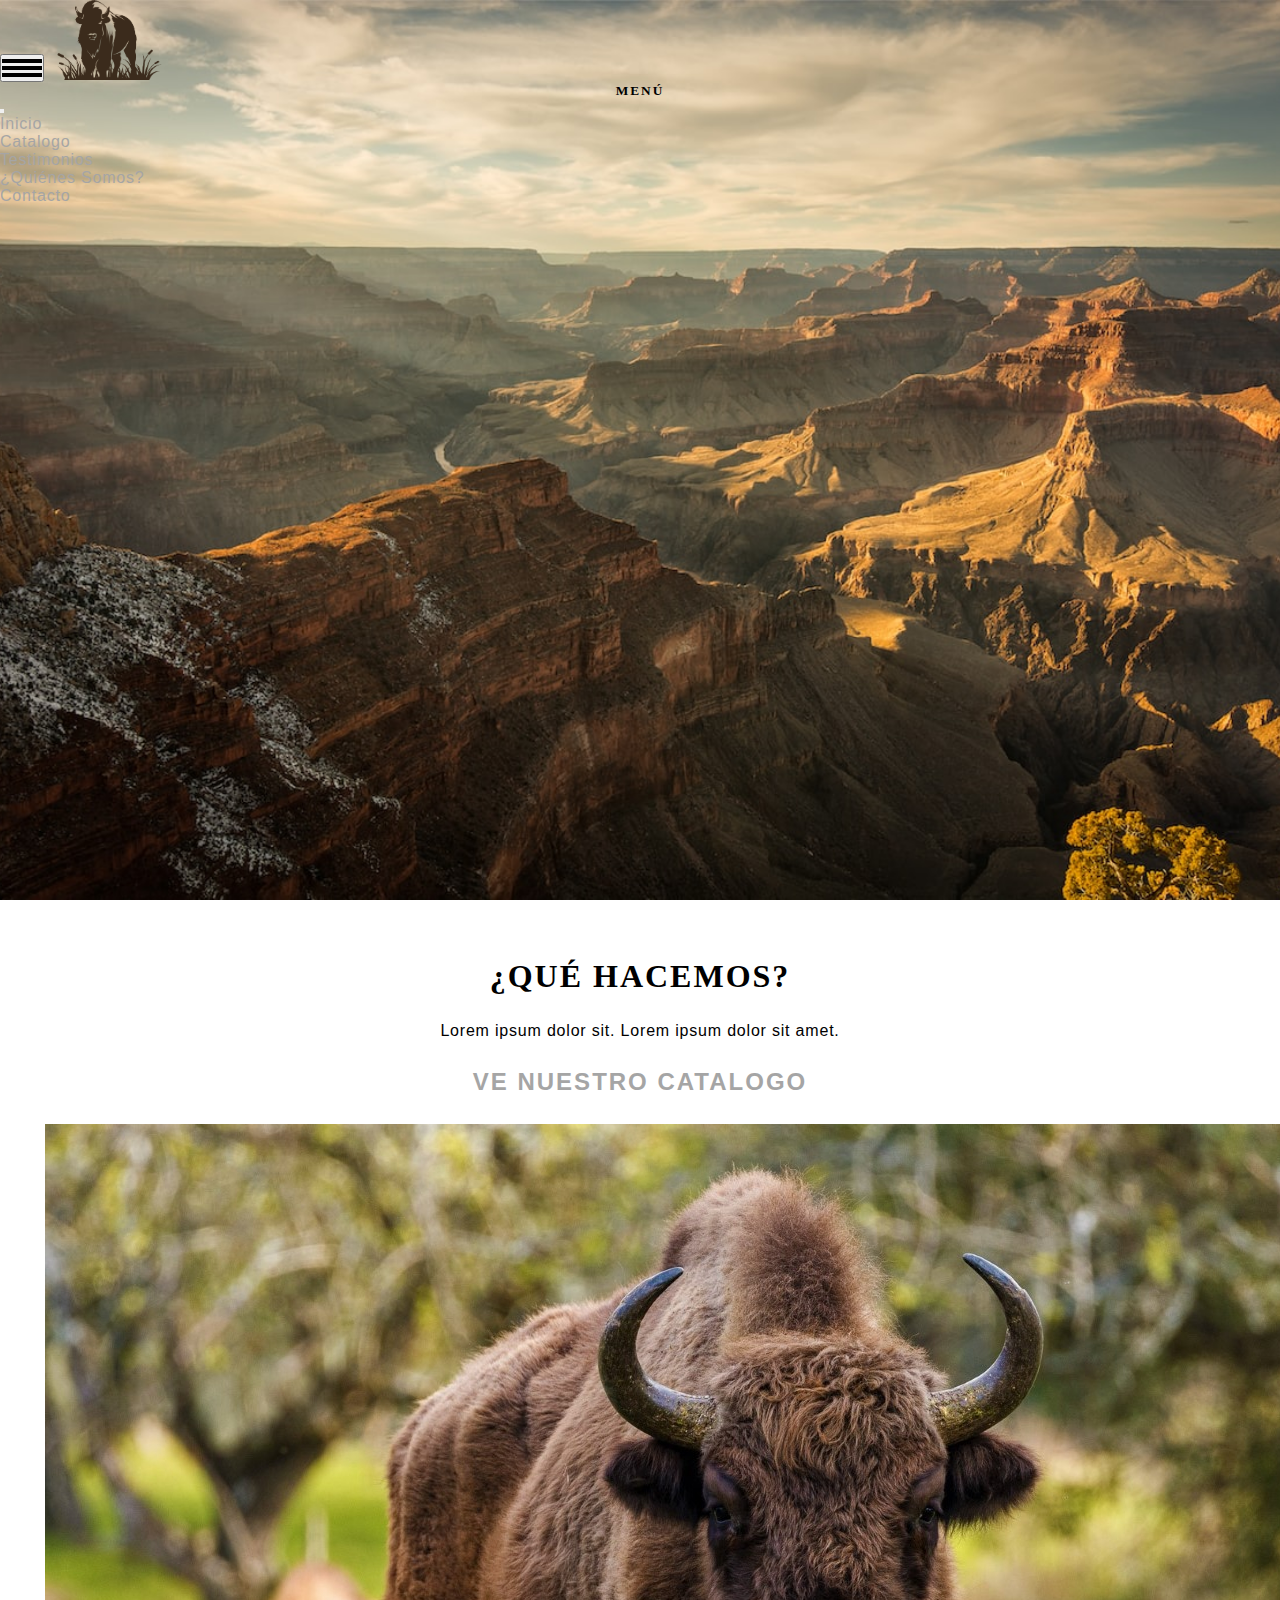
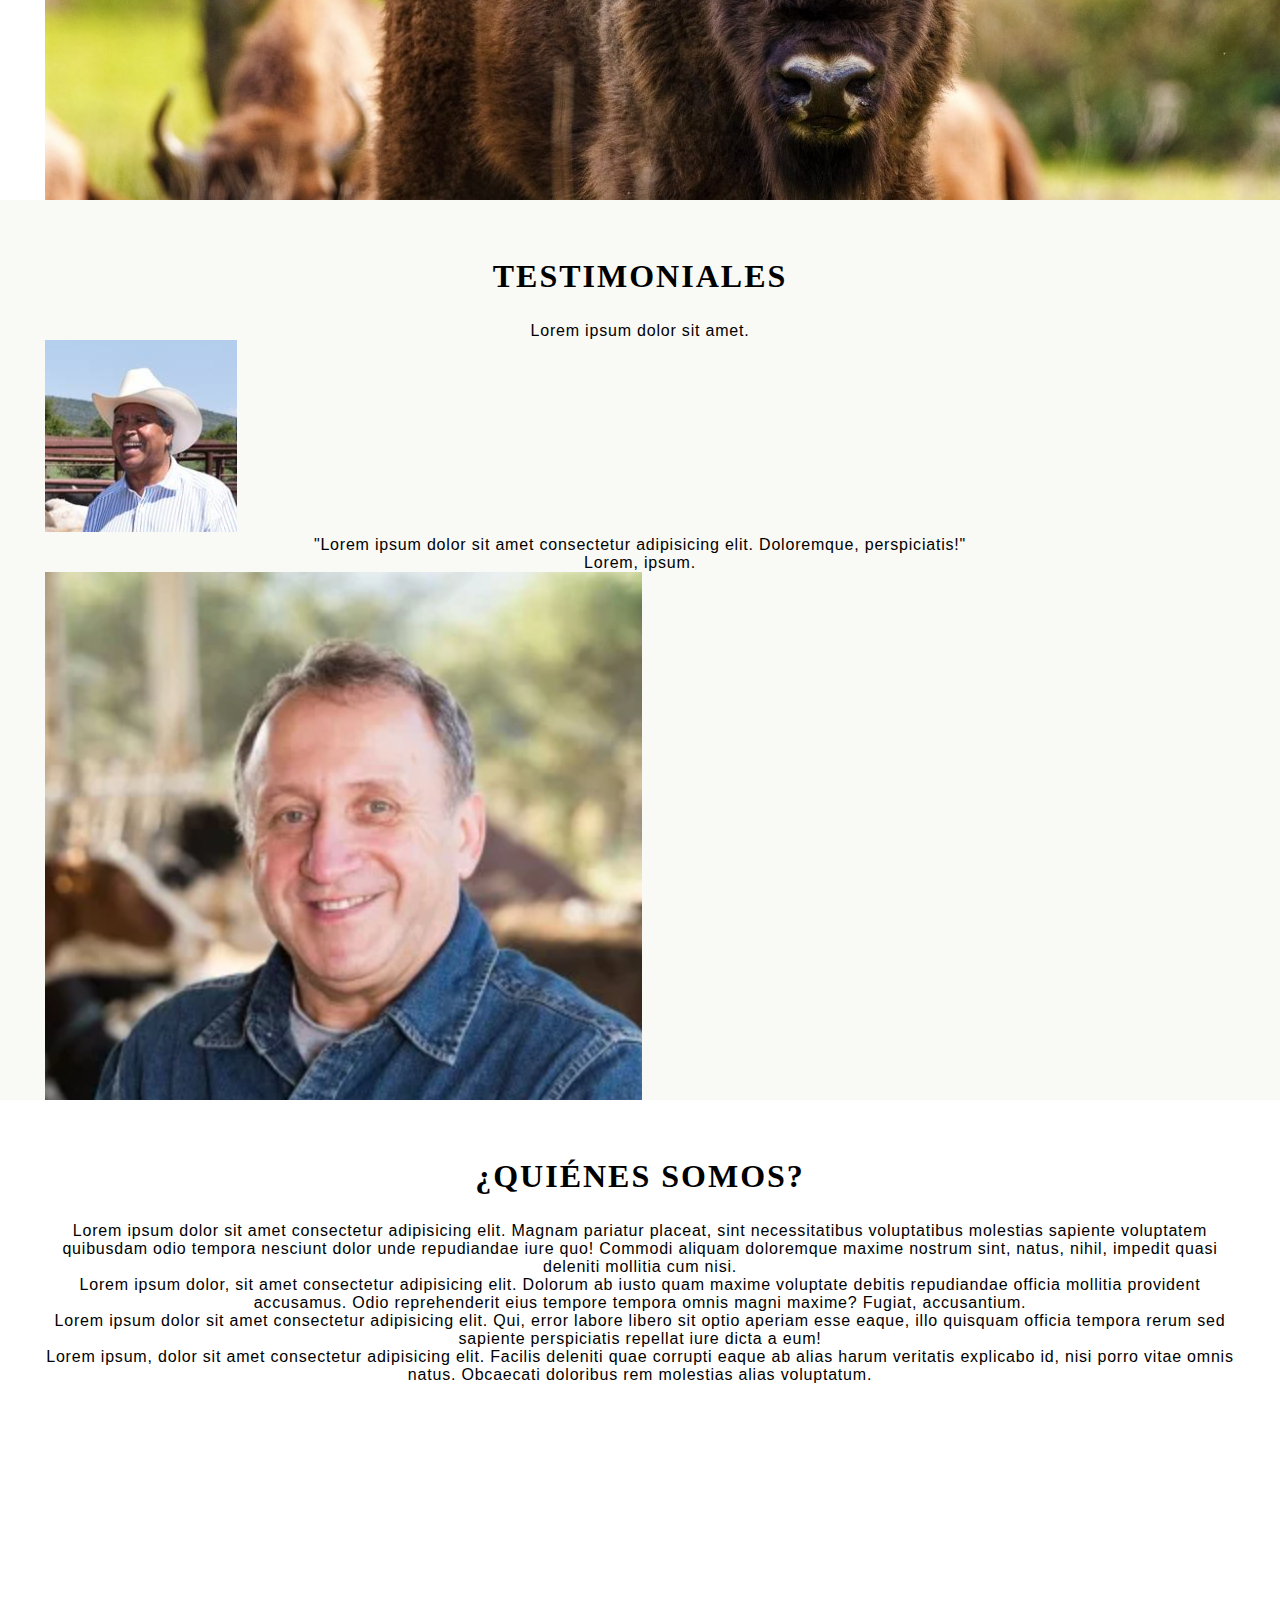
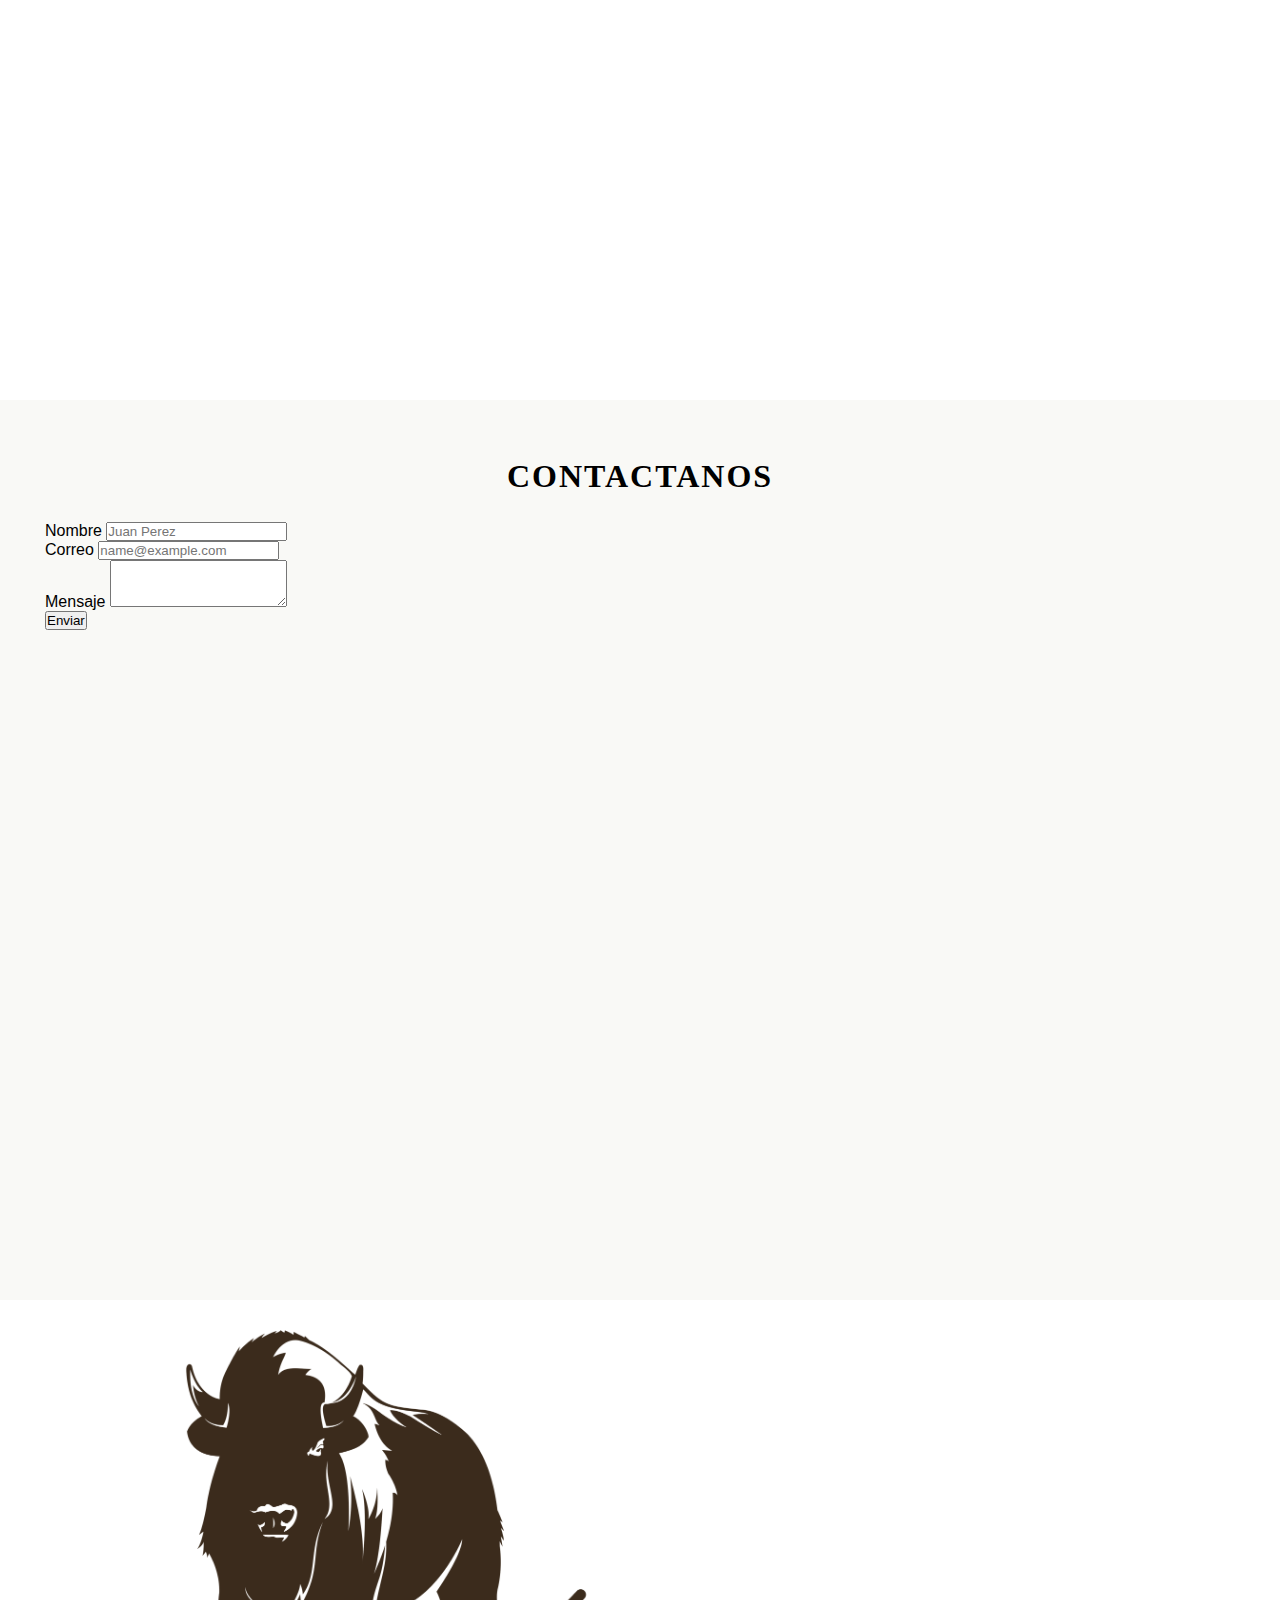
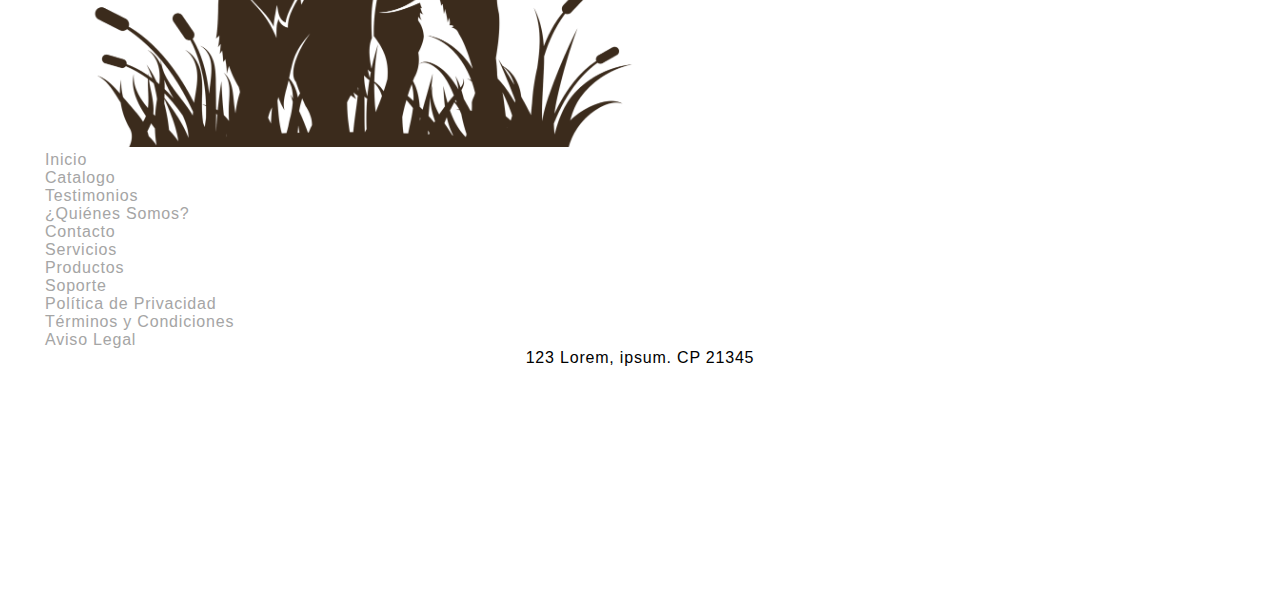
==== commit e71a0c95: "fix vertical responsive and typo" ====
--- a/index.html
+++ b/index.html
@@ -121,7 +121,7 @@
             <p>Lorem ipsum dolor sit amet consectetur adipisicing elit. Magnam pariatur placeat, sint necessitatibus voluptatibus molestias sapiente voluptatem quibusdam odio tempora nesciunt dolor unde repudiandae iure quo! Commodi aliquam doloremque maxime nostrum sint, natus, nihil, impedit quasi deleniti mollitia cum nisi.</p>
             <p>Lorem ipsum dolor, sit amet consectetur adipisicing elit. Dolorum ab iusto quam maxime voluptate debitis repudiandae officia mollitia provident accusamus. Odio reprehenderit eius tempore tempora omnis magni maxime? Fugiat, accusantium.</p>
             <p>Lorem ipsum dolor sit amet consectetur adipisicing elit. Qui, error labore libero sit optio aperiam esse eaque, illo quisquam officia tempora rerum sed sapiente perspiciatis repellat iure dicta a eum!</p>
-            <p>Lorem ipsum, dolor sit amet consectetur adipisicing elit. Facilis deleniti quae corrupti eaque ab alias harum veritatis explicabo id, nisi porro vitae omnis natus. Obcaecati doloribus rem molestias alias voluptatum./p>
+            <p>Lorem ipsum, dolor sit amet consectetur adipisicing elit. Facilis deleniti quae corrupti eaque ab alias harum veritatis explicabo id, nisi porro vitae omnis natus. Obcaecati doloribus rem molestias alias voluptatum.</p>
         </div>
         </section>
         <section id="contacto">
--- a/styles/styles.css
+++ b/styles/styles.css
@@ -149,6 +149,8 @@
   width: 100vw;
   scroll-snap-align: start;
   -ms-scroll-snap-align: start;
+  /*fix vertical*/
+  overflow-y: scroll;
 }
 
 /*Contenido*/
